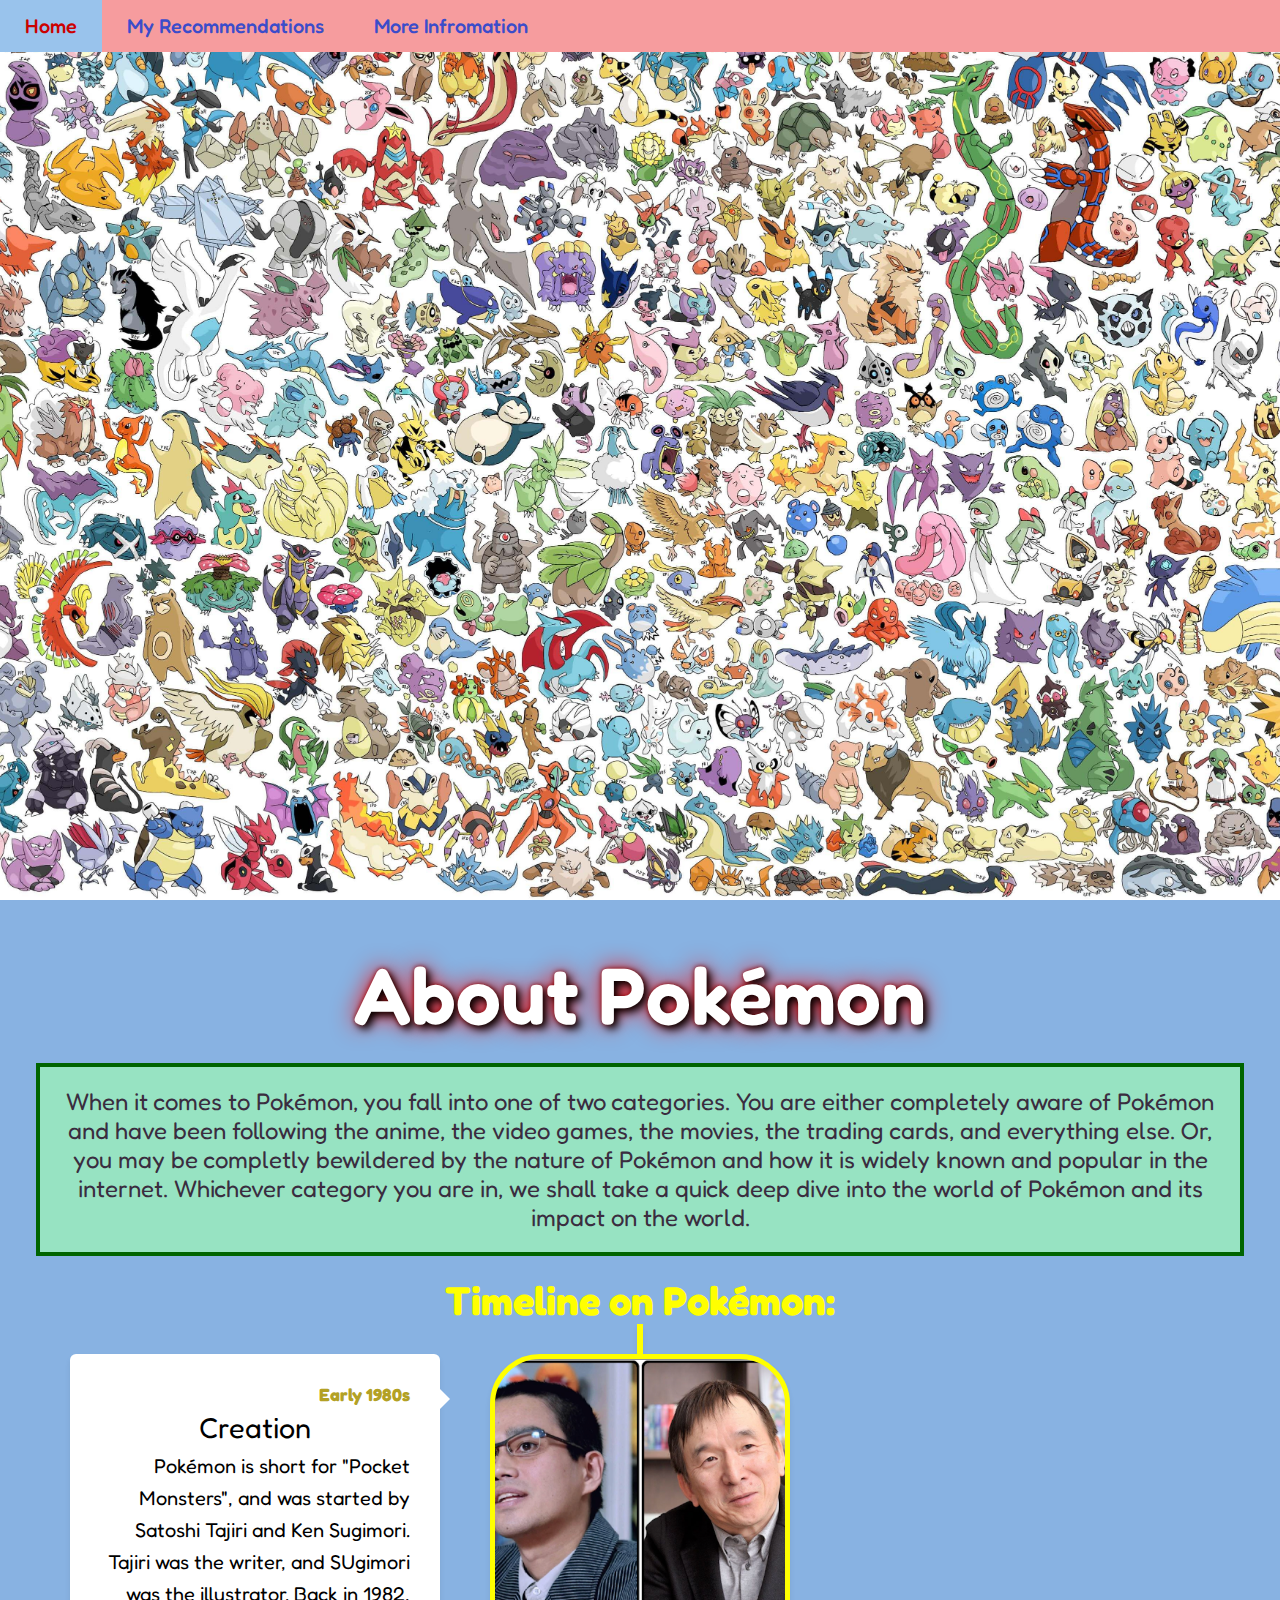
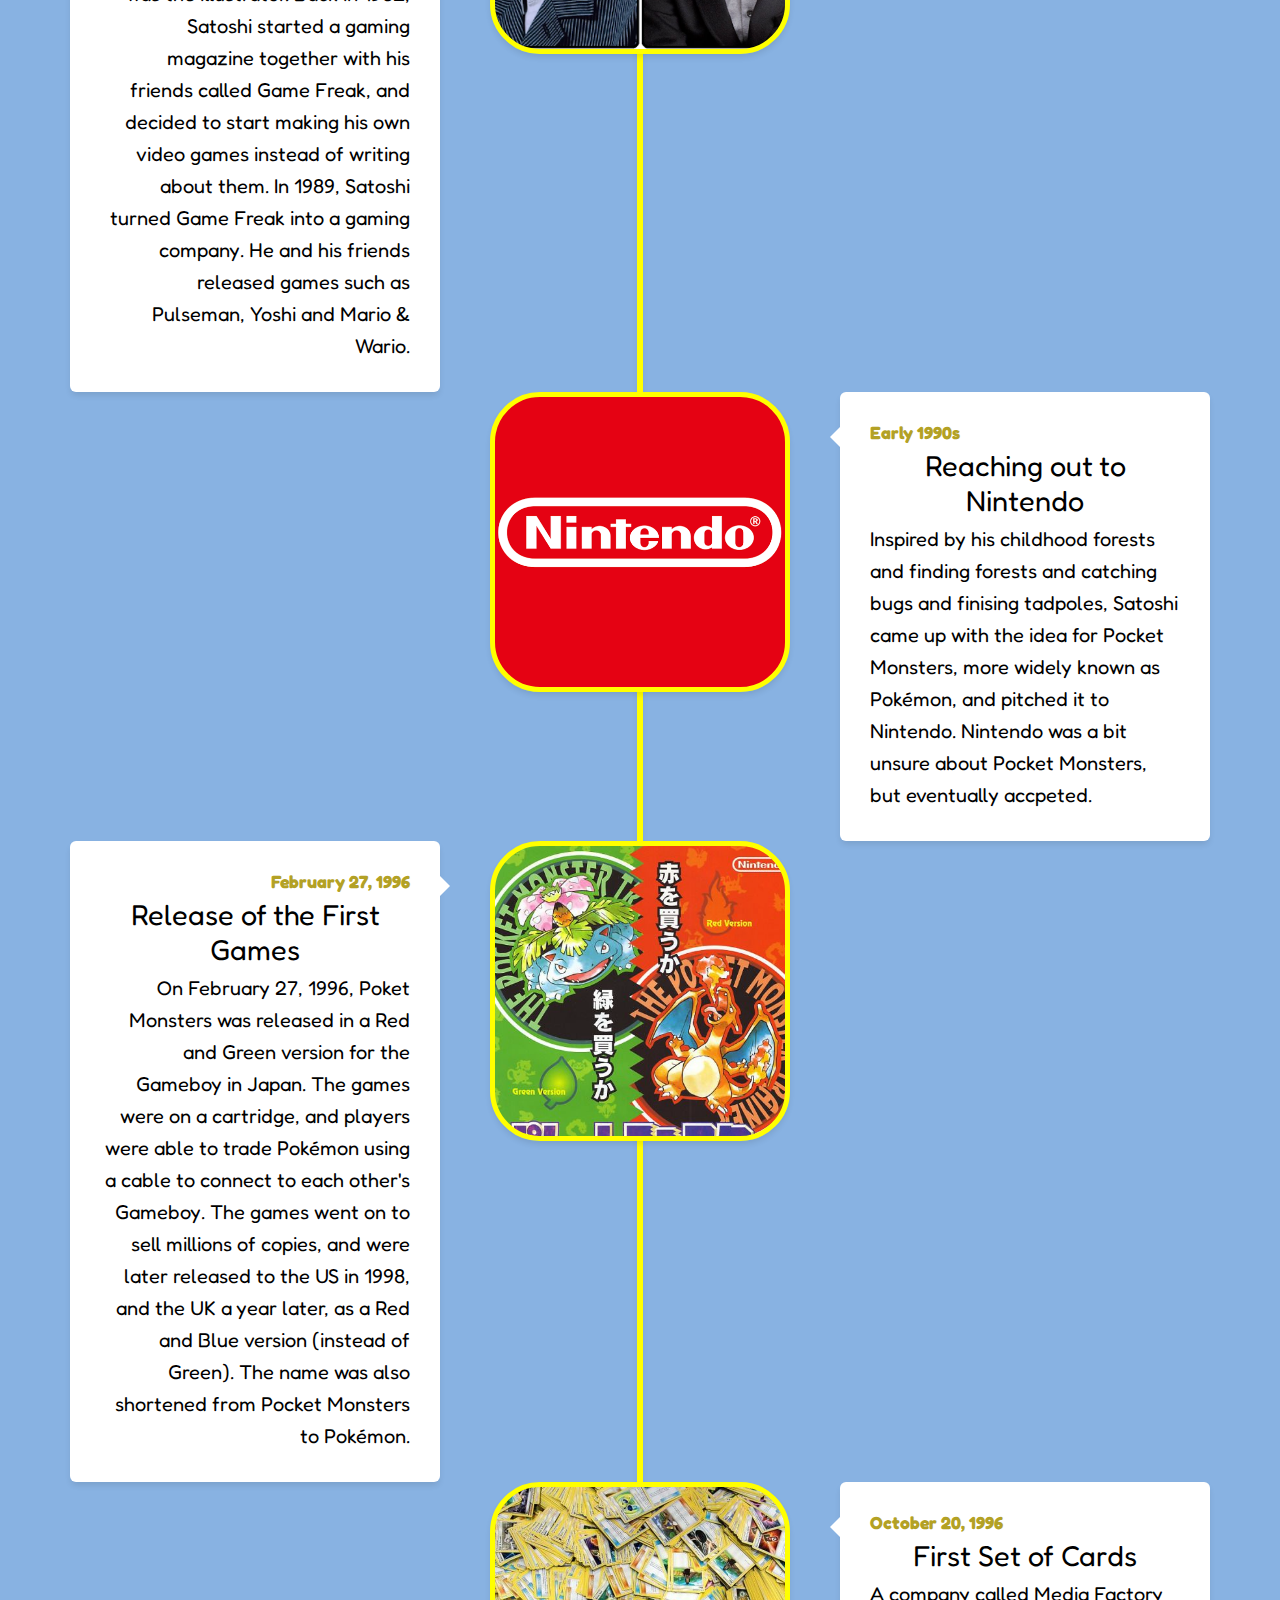
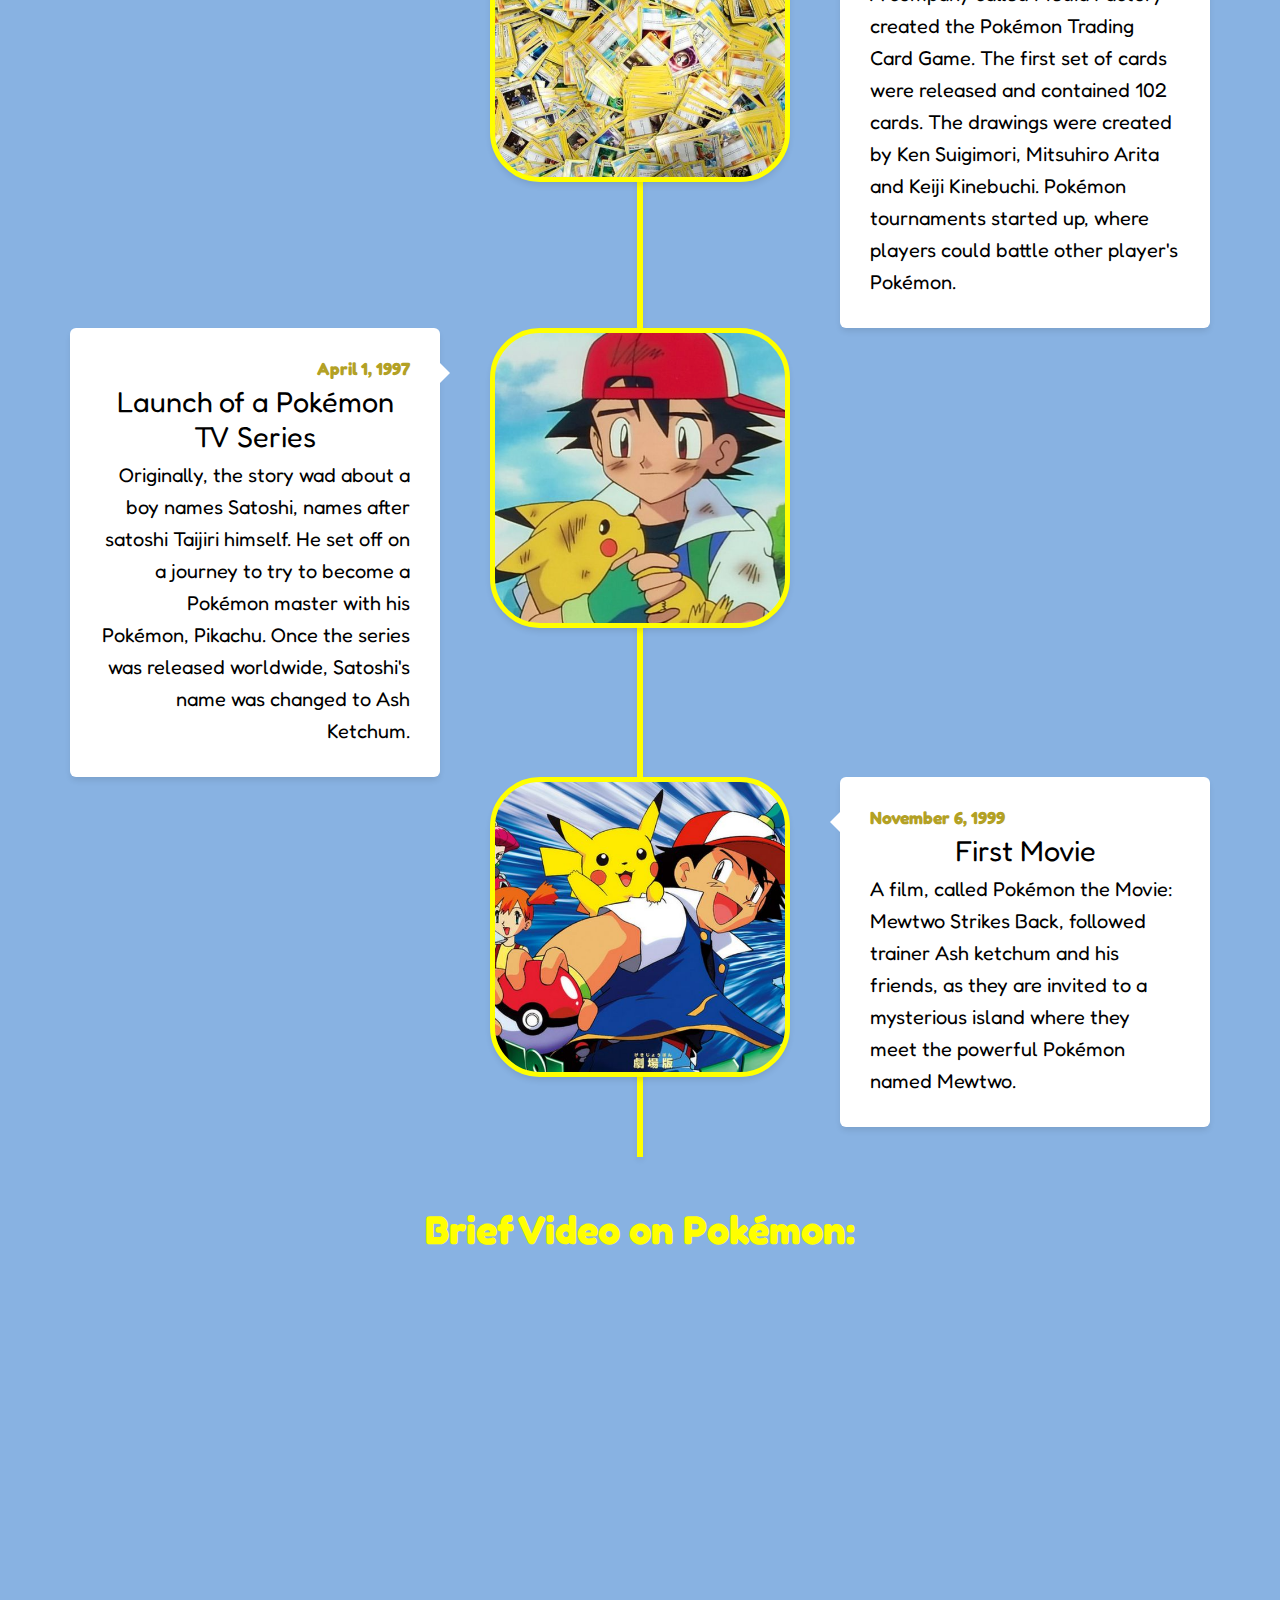
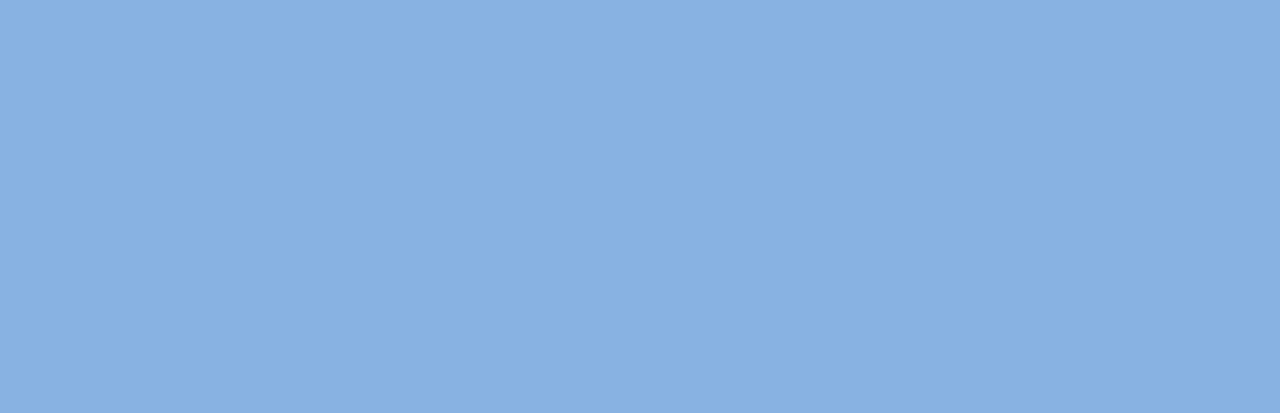
==== index.html @ d744eb90 "Added" ====
<!DOCTYPE html>
<html lang="en" dir="ltr">
  <head>
    <meta charset="utf-8" >
    <title> Midterm Site on Pokémon! </title>

    <link rel="preconnect" href="https://fonts.googleapis.com">
    <link rel="preconnect" href="https://fonts.gstatic.com" crossorigin>
    <link href="https://fonts.googleapis.com/css2?family=Fredoka:wght@300;400;500;600&display=swap" rel="stylesheet">


    <link rel="stylesheet" href="style.css">

    <style media="screen">

      body {
        margin:0;
        padding:0;
        background-color: #88b2e2
        /* font-size: 1em;
        color: #4A5568; */
      }

      .navbar {
        overflow: hidden;
        background-color: #f69c9e;
        position: fixed;
        top: 0;
        width: 100%;
        font-family: 'Fredoka', sans-serif;
        font-weight: 500;
        z-index: 500
      }

      .navbar a {
        float: left;
        display: block;
        color: #3b4cca;
        text-align: center;
        padding: 14px 25px;
        text-decoration: none;
        font-size: 20px;
      }

      .navbar a:hover {
        background: #99c3ec;
        color: #cc0000;
      }

      .navbar a.active {
        border-bottom: 3px solid red;
        border-right: 3px solid red;
        border-top: 3px solid red;
        border-left: 3px solid red;
      }

      .main {
        padding: 16px;
        margin-top: 30px;
        height: 1500px;
        font-family: 'Fredoka', sans-serif;
      }

      .parallax {
      background-image: url("133386.jpg");

      min-height: 900px;
      background-attachment: fixed;
      background-position: center;
      background-size: cover;
      background-repeat: no-repeat;
      margin: 0;
      }

      .box {
        background-color: #97e3c2;
        color: #3a2d3f;
        border: 4px solid darkgreen;
        margin: 20px;
        padding: 20px;
      }

      img {
      display: block;
      margin-left: auto;
      margin-right: auto;
      }

      p {
      font-size: 20px;
      }

      li {
      font-size: 20px;
      font-weight: 300;
      }

      h1 {
        font-size: 80px;
        color: white;
        text-shadow: 4px 4px 8px black, 0 0 25px red, 0 0 5px darkred;
      }

      .auto-resizable-iframe {
        max-width: 800px;
        margin: 0px auto;
      }

      .auto-resizable-iframe > div {
        position: relative;
        padding-bottom: 75%;
        height: 0px;
      }

      .auto-resizable-iframe iframe {
        position: absolute;
        top: 0px;
        left: 0px;
        width: 100%;
        height: 100%;
      }


    </style>

      <style>
        h1 {text-align: center; font-weight: 600;}
        h2 {text-align: center; font-weight: 400;}
        h3 {text-align: center; font-size: 40px; color: yellow;}
      </style>



  </head>
  <body>

    <div class="navbar">
          <a href="index.html">Home</a>
          <a href="myRecommendations.html">My Recommendations</a>
          <a href="moreInformation.html">More Infromation</a>
    </div>

    <div class="parallax">
    </div>



    <div class="main">
      <h1>About Pokémon</h1>

      <div class="box">
        <h2>When it comes to Pokémon, you fall into one of two categories. You are either completely aware of Pokémon and have been following the anime, the video games, the movies, the trading cards, and everything else. Or, you may be completly bewildered by the nature of Pokémon and how it is widely known and popular in the internet. Whichever category you are in, we shall take a quick deep dive into the world of Pokémon and its impact on the world.</h2>
        <!-- <ul>
          <li><p><a href="https://www.arnoldventures.org/stories/in-pursuit-of-the-american-dream-latino-students-face-troubling-barriers-to-college-success">In Pursuit of the American Dream: Latino Students Face Troubling Barriers to College Success</a></p></li>
        </ul> -->
      </div>

      <h3>
        Timeline on Pokémon:
      </h3>

      <div class="timeline">
         <div class="container container-left">
             <div class="image" style="background-image:url('Tajiri.png')"></div>

             <div class="content">
               <span>Early 1980s</span>
              <h2>Creation</h2>
              <p>
                Pokémon is short for "Pocket Monsters", and was started by Satoshi Tajiri and Ken Sugimori. Tajiri was the writer, and SUgimori was the illustrator.
                Back in 1982, Satoshi started a gaming magazine together with his friends called Game Freak, and decided to start  making his own video games instead of writing about them.
                In 1989, Satoshi turned Game Freak into a gaming company. He and his friends released games such as Pulseman, Yoshi and Mario & Wario.
              </p>
            </div>

         </div>
         <div class="container container-right">
             <div class="image" style="background-image:url('nin.jpg')"></div>

             <div class="content">
               <span>Early 1990s</span>
              <h2>Reaching out to Nintendo</h2>
              <p>
                Inspired by his childhood forests and finding forests and catching bugs and finising tadpoles, Satoshi came up with the idea for Pocket Monsters, more widely known as Pokémon, and pitched it to Nintendo.
                Nintendo was a bit unsure about Pocket Monsters, but eventually accpeted.
              </p>
            </div>

         </div>
         <div class="container container-left">
             <div class="image" style="background-image:url('redandgreen.jpg')"></div>

             <div class="content">
               <span>February 27, 1996</span>
              <h2>Release of the First Games</h2>
              <p>
                On February 27, 1996, Poket Monsters was released in a Red and Green version for the Gameboy in Japan. The games were on a cartridge, and players were able to trade Pokémon using a cable to connect to each other's Gameboy.
                The games went on to sell millions of copies, and were later released to the US in 1998, and the UK a year later, as a Red and Blue version (instead of Green).
                The name was also shortened from Pocket Monsters to Pokémon.
              </p>
            </div>

         </div>

         <div class="container container-right">
           <div class="image" style="background-image:url('_117302014_cards.jpg')"></div>

           <div class="content">
             <span>October 20, 1996</span>
            <h2>First Set of Cards</h2>
            <p>
              A company called Media Factory created the Pokémon Trading Card Game.
              The first set of cards were released and contained 102 cards. The drawings were created by Ken Suigimori, Mitsuhiro Arita and Keiji Kinebuchi.
              Pokémon tournaments started up, where players could battle other player's Pokémon.
            </p>
           </div>
        </div>

        <div class="container container-left">
            <div class="image" style="background-image:url('ash.png')"></div>

            <div class="content">
              <span>April 1, 1997</span>
             <h2>Launch of a Pokémon TV Series</h2>
             <p>
               Originally, the story wad about a boy names Satoshi, names after satoshi Taijiri himself. He set off on a journey to try to become a Pokémon master with his Pokémon, Pikachu.
               Once the series was released worldwide, Satoshi's name was changed to Ash Ketchum.
             </p>
           </div>
        </div>

        <div class="container container-right">
          <div class="image" style="background-image:url('_117302016_m01japanese.jpg')"></div>

          <div class="content">
            <span>November 6, 1999</span>
           <h2>First Movie</h2>
           <p>
             A film, called Pokémon the Movie: Mewtwo Strikes Back, followed trainer Ash ketchum and his friends, as they are invited to a mysterious island where they meet the powerful Pokémon named Mewtwo.
           </p>
          </div>
       </div>

      </div>

      <h3>
        <br>
        Brief Video on Pokémon:
      </h3>

      <div class="auto-resizable-iframe">
        <div>
          <iframe frameborder="0" allowfullscreen="" src="https://www.youtube.com/embed/WTkVc33jTSA"></iframe>
        </div>
      </div>

      <br><br><br><br><br><br><br><br>




  </body>
</html>
---- style.css ----
* {
   margin: 0;
   padding: 0;
   box-sizing: border-box;
}

.timeline {
   position: relative;
   max-width: 1200px; /* Restrict the width on large screens */
   margin: 0 auto; /* Center the content */
   padding: 30px;
}

.timeline::after {
   content: '';
   position: absolute;
   width: 6px;
   background-color: yellow;
   top: 0;
   bottom: 0;
   left: 50%;
   margin-left: -3px;
   box-shadow: 0 4px 6px -1px rgba(0, 0, 0, 0.1);
   z-index: 1;
}

.container {
   position: relative;
   width: 50%;
   min-height: 120px;
}
.container-left {
   left: 0;
   padding-right: 200px;
   text-align: right;
}
.container-right {
   left: 50%;
   padding-left: 200px;
   text-align: left;
}

.content {
   padding: 30px;
   background-color: white;
   position: relative;
   border-radius: 6px;
   box-shadow: 0 4px 6px -1px rgba(0, 0, 0, 0.1);
}

.container .content::before {
   content: " ";
   height: 0;
   position: absolute;
   top: 20px;
   width: 0;
   z-index: 1;
   border: medium solid white;
   top: 35px;
}
.container-left .content::before {
   right: -10px;
   border-width: 10px 0 10px 10px;
   border-color: transparent transparent transparent white;
}
.container-right .content::before {
   left: -10px;
   border-width: 10px 10px 10px 0;
   border-color: transparent white transparent transparent;
}

.image {
   width:300px;
   height:300px;
   background-size:cover;
   background-position:center;
   border:solid 5px yellow;
   border-radius:50px;
   box-shadow: 0 4px 6px -1px rgba(0, 0, 0, 0.1);
   position: absolute;
   z-index: 2;
}

.container-left .image {
   right: 0;
   margin-right: -150px;
}
.container-right .image {
   left: 0;
   margin-left: -150px;

}

.content span {
   color: #b3a125;
   font-size: 1.1em;
   font-weight: bold;
}
.content h2 {
   font-size: 1.8em;
   padding-top: 5px;
}
.content p {
   line-height: 1.6;
   padding-top: 5px;
}
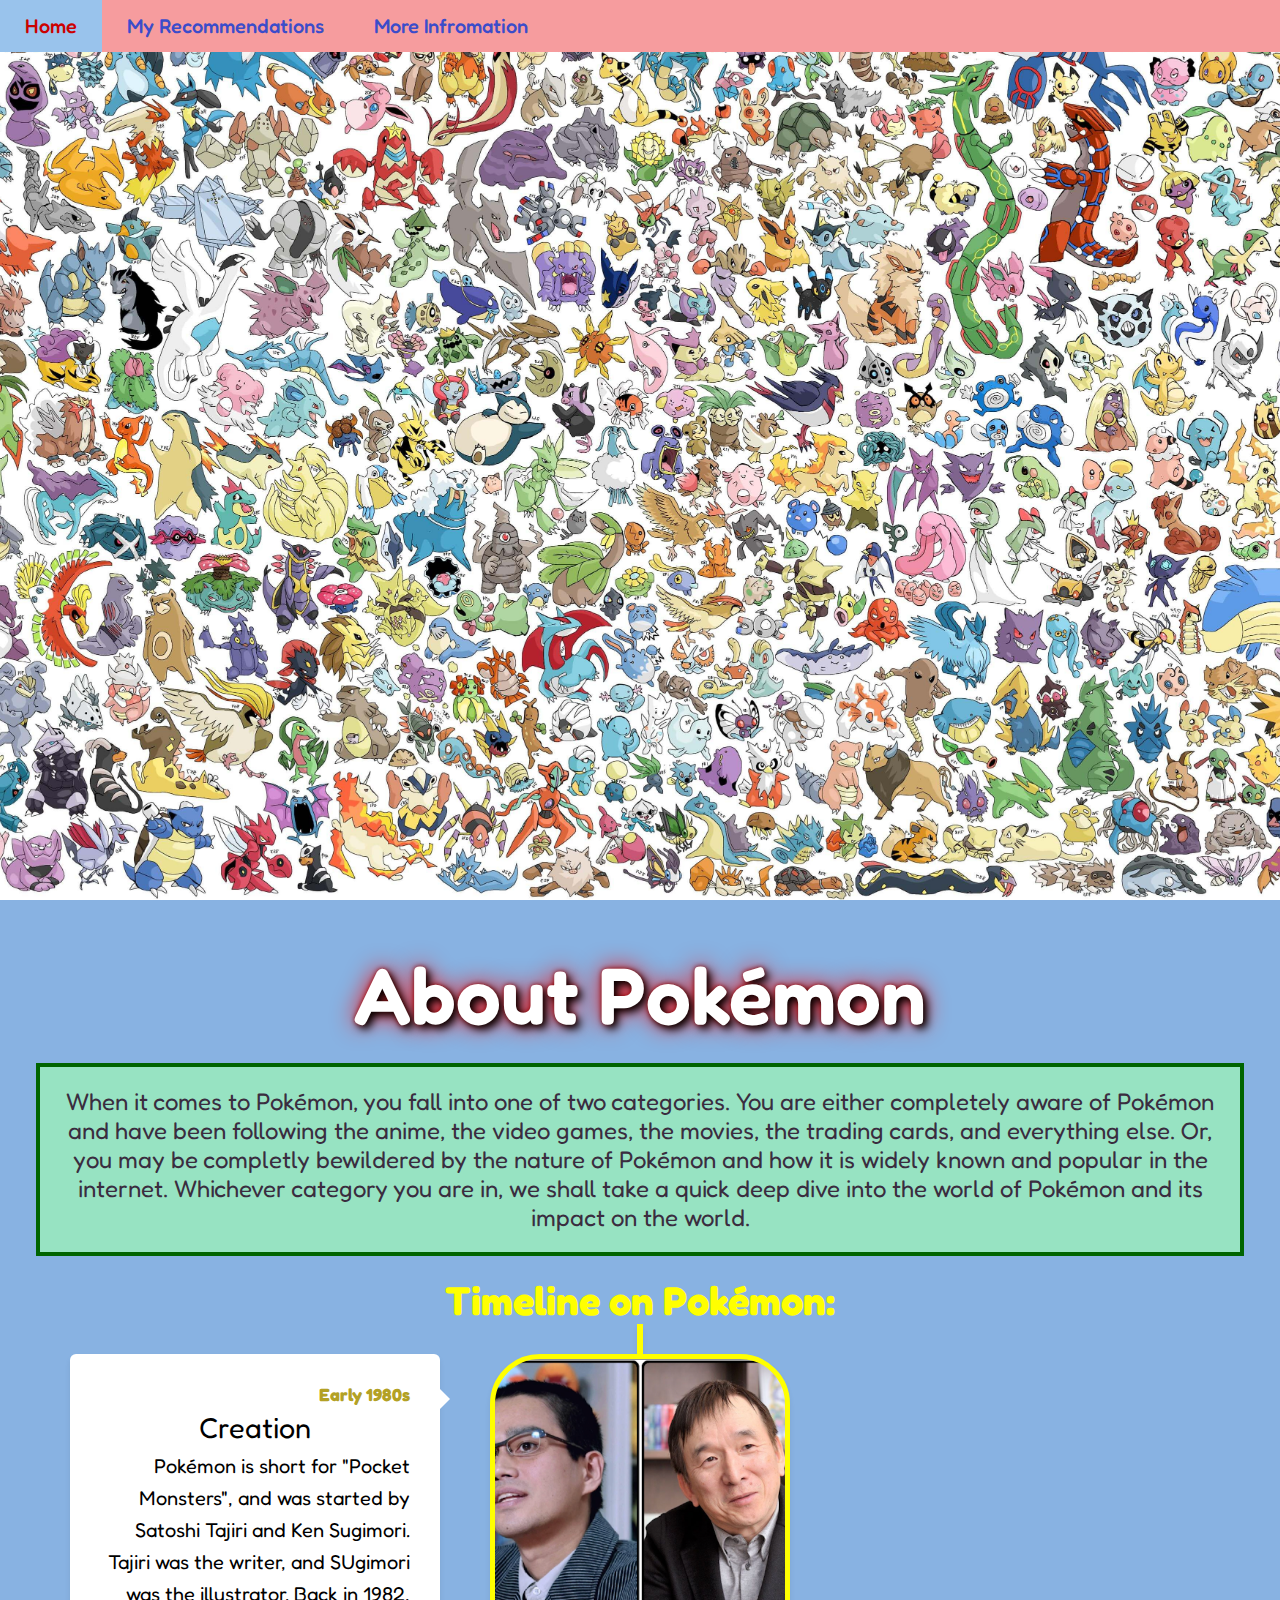
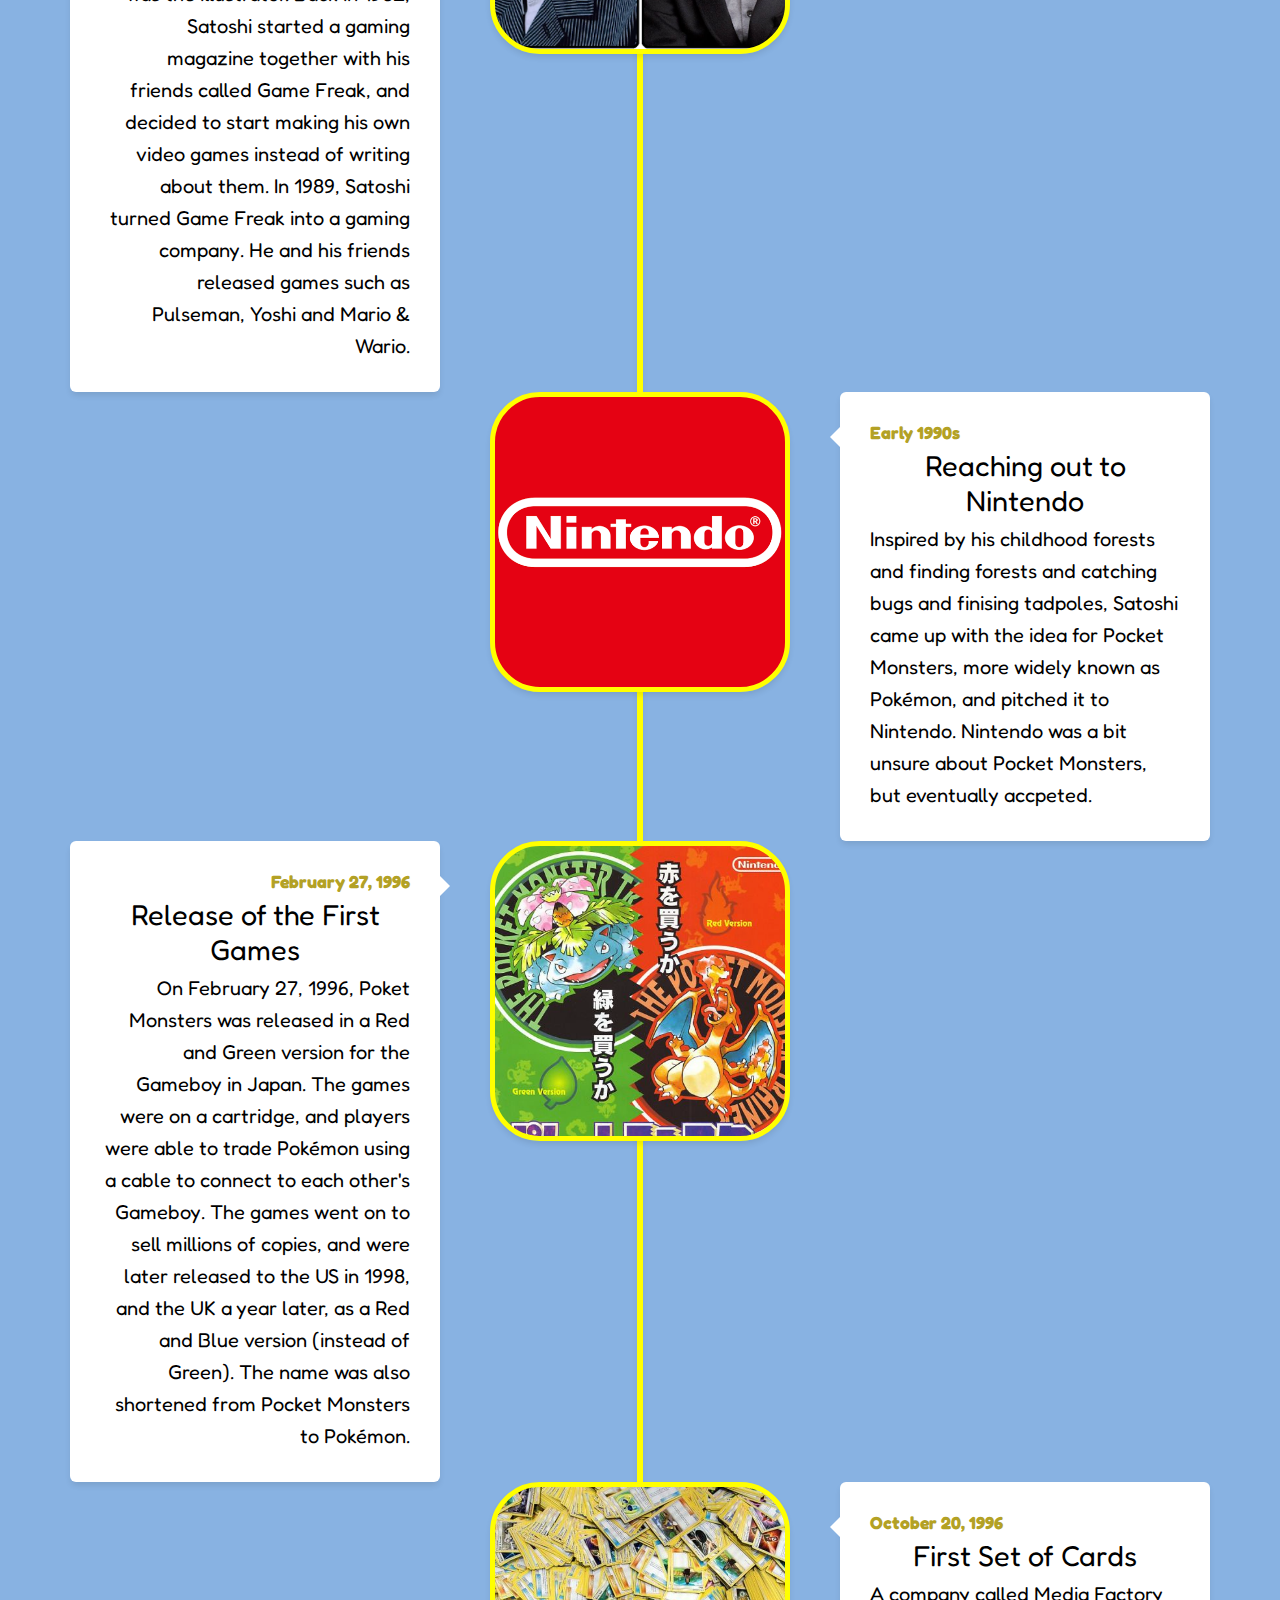
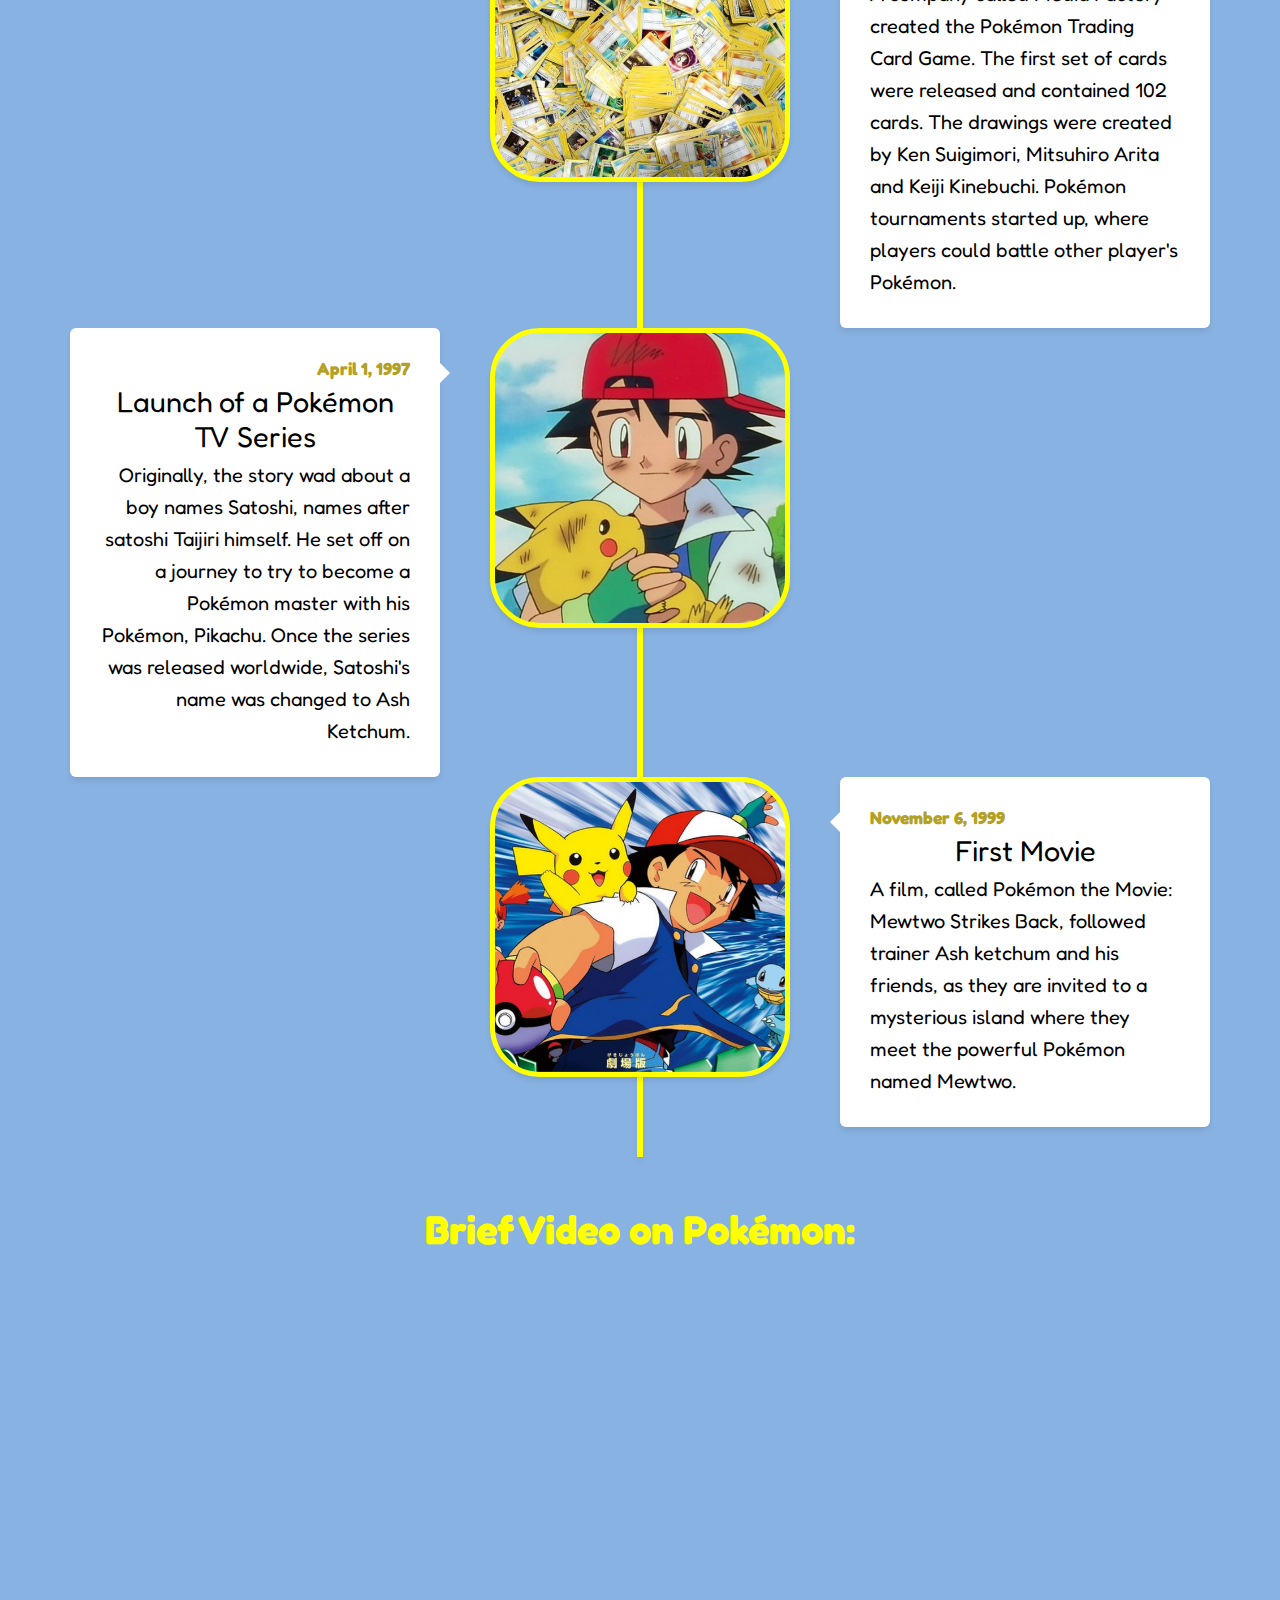
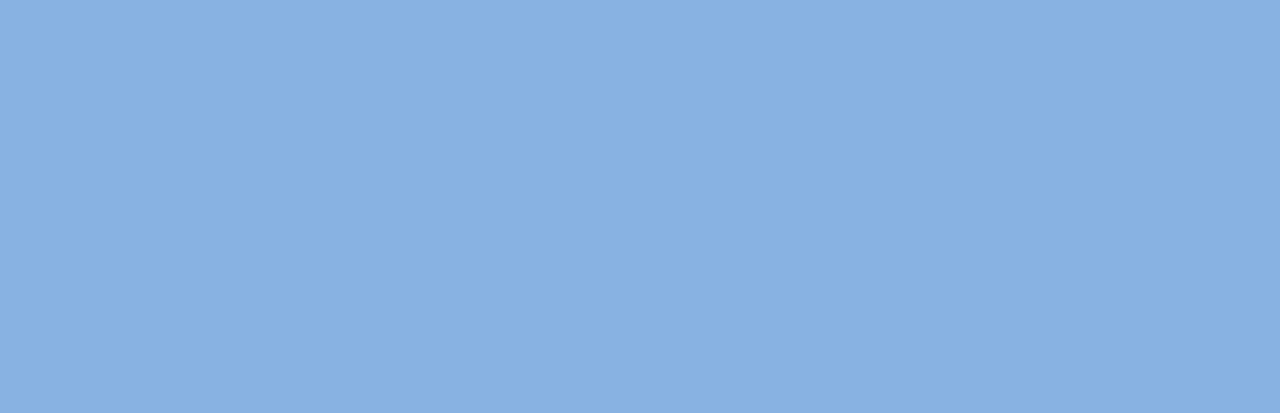
==== commit 3b630e87: "Added initial files" ====
--- a/index.html
+++ b/index.html
@@ -203,7 +203,7 @@
          </div>
 
          <div class="container container-right">
-           <div class="image" style="background-image:url('_117302014_cards.jpg')"></div>
+           <div class="image" style="background-image:url('pkmcards.jpg')"></div>
 
            <div class="content">
              <span>October 20, 1996</span>
@@ -230,7 +230,7 @@
         </div>
 
         <div class="container container-right">
-          <div class="image" style="background-image:url('_117302016_m01japanese.jpg')"></div>
+          <div class="image" style="background-image:url('firstmovie.png')"></div>
 
           <div class="content">
             <span>November 6, 1999</span>
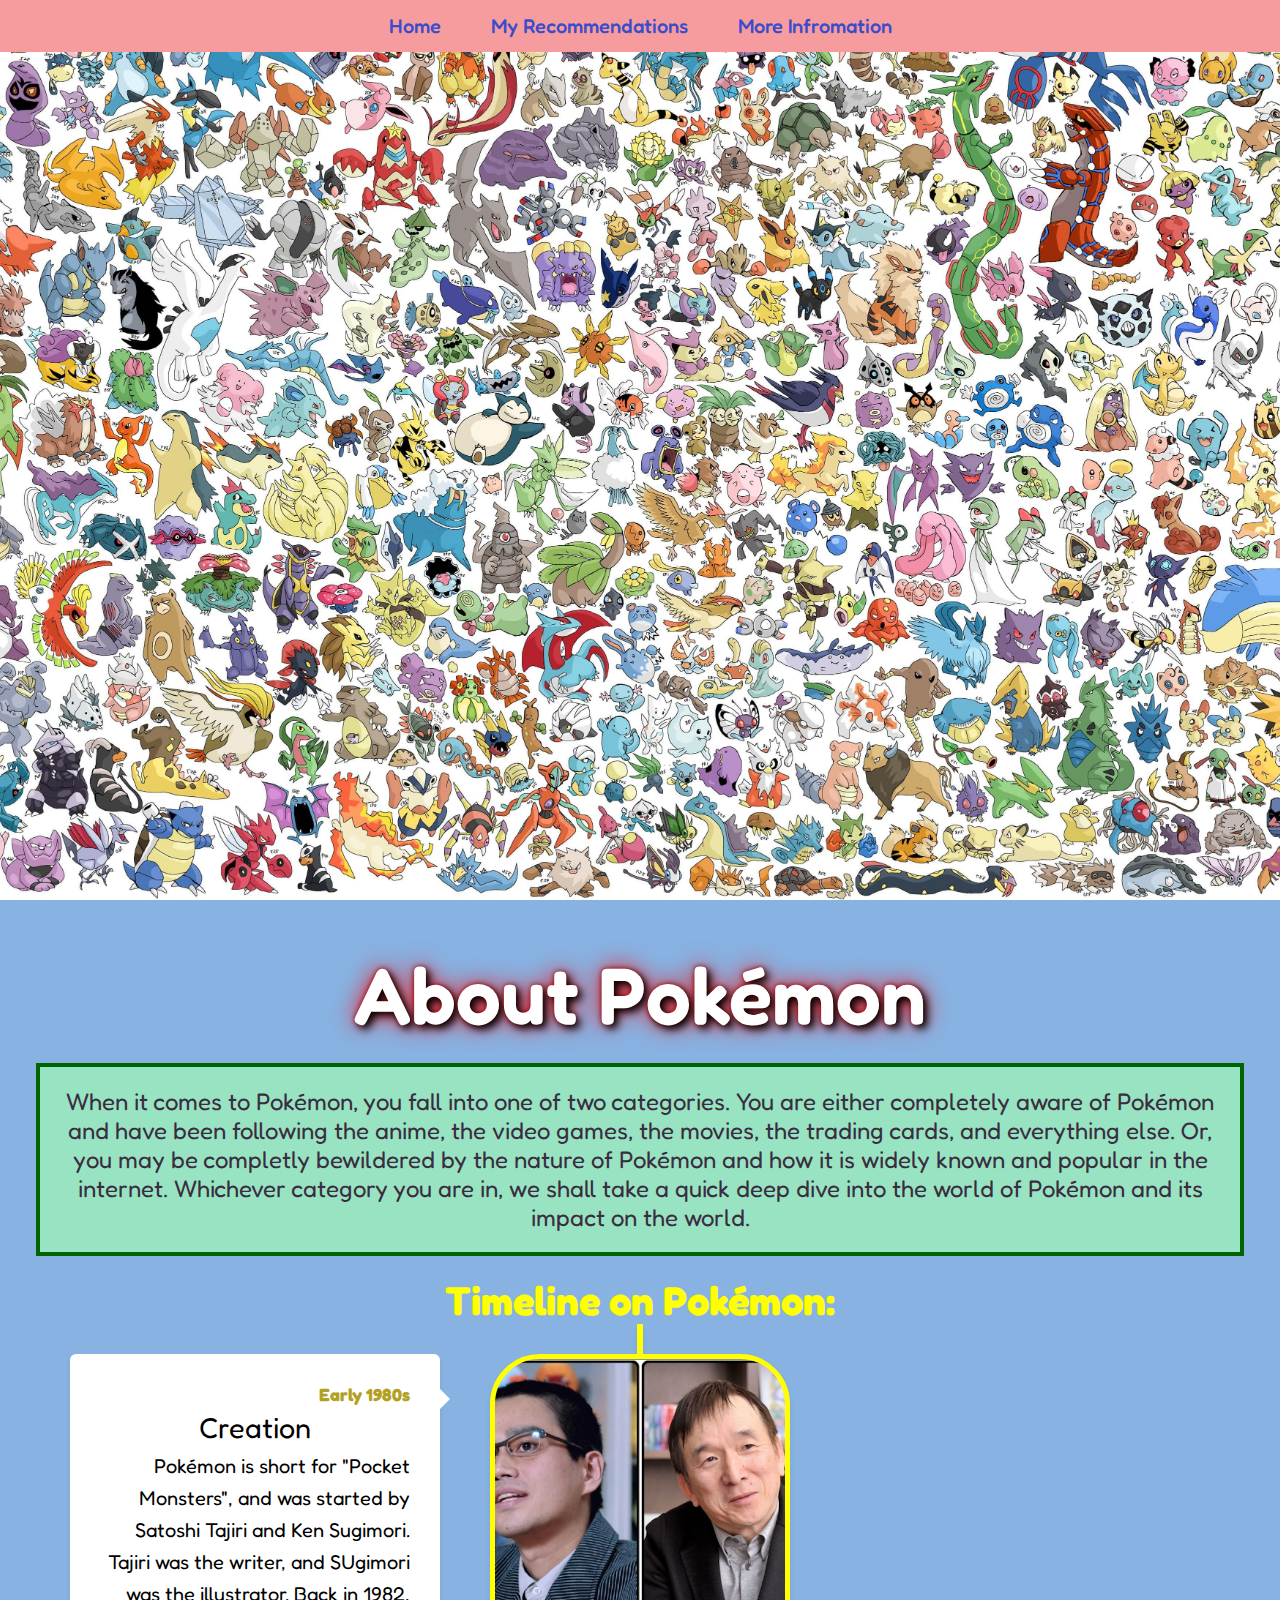
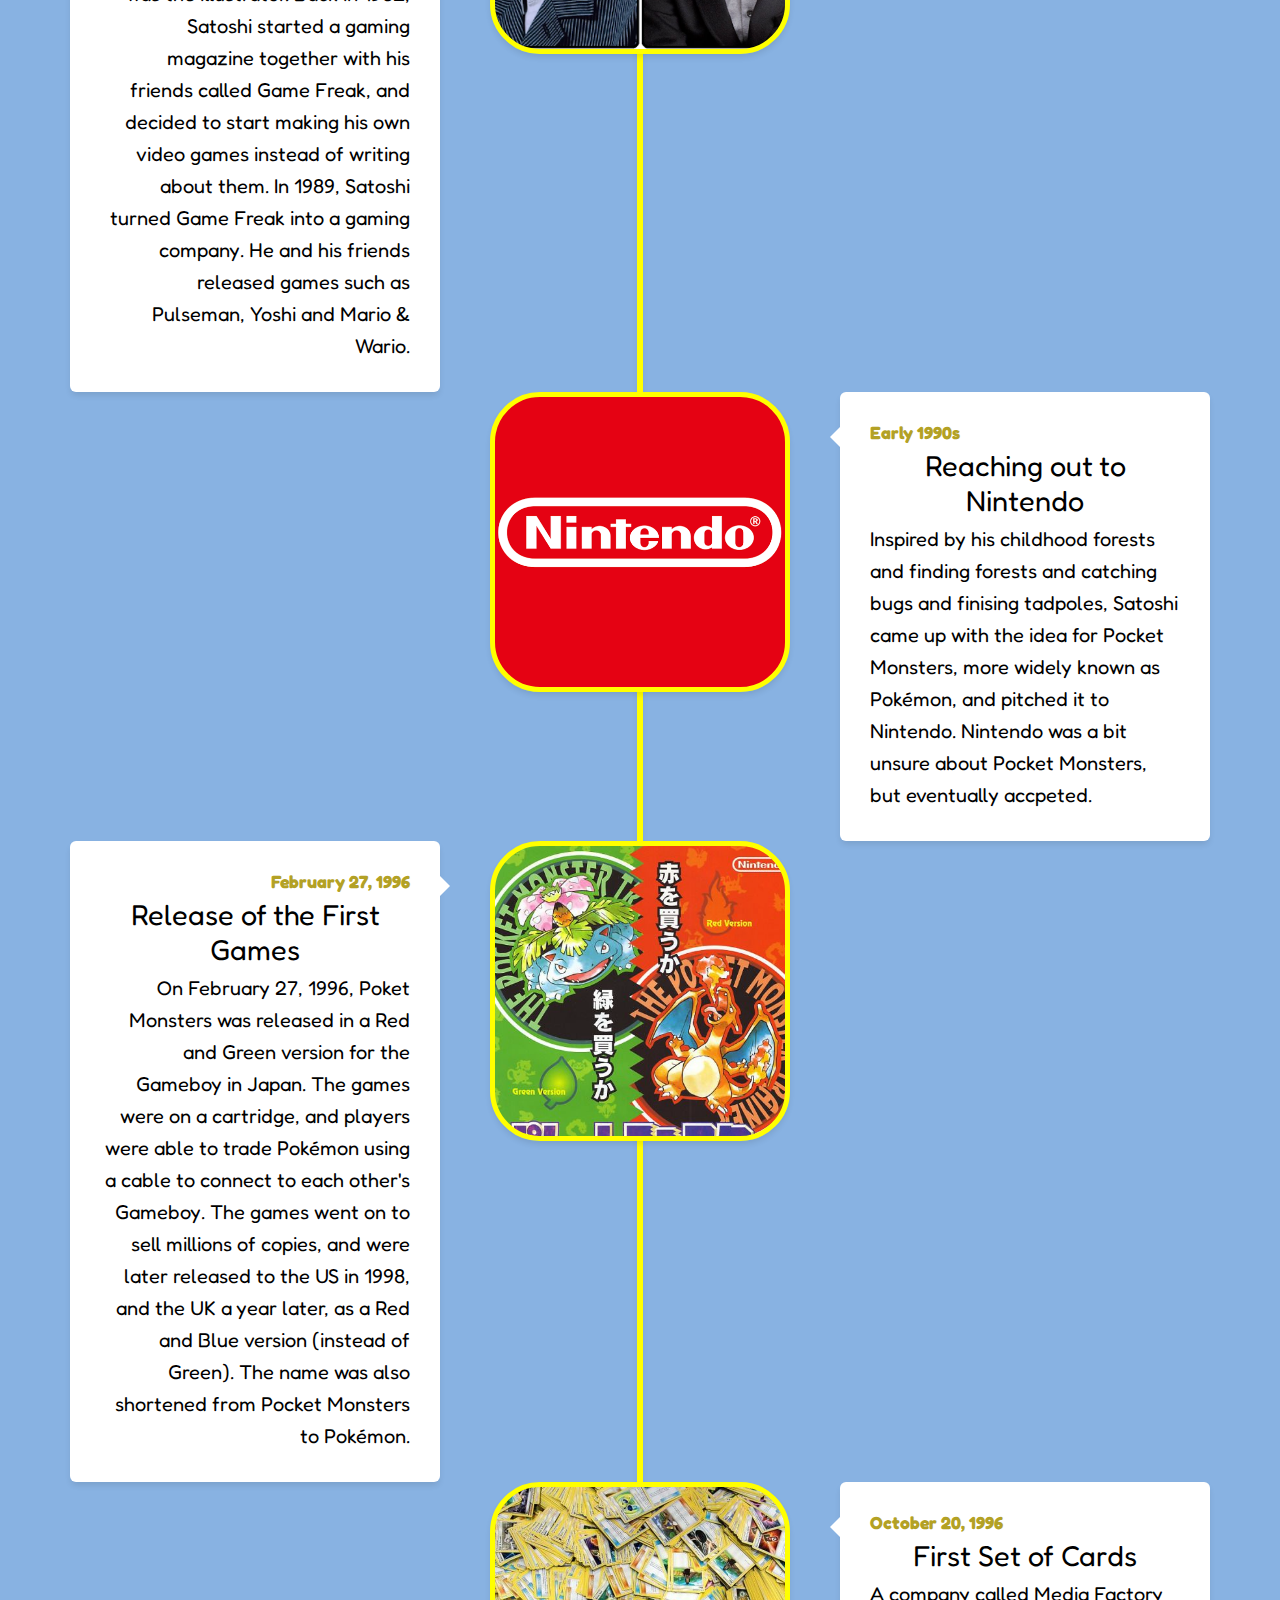
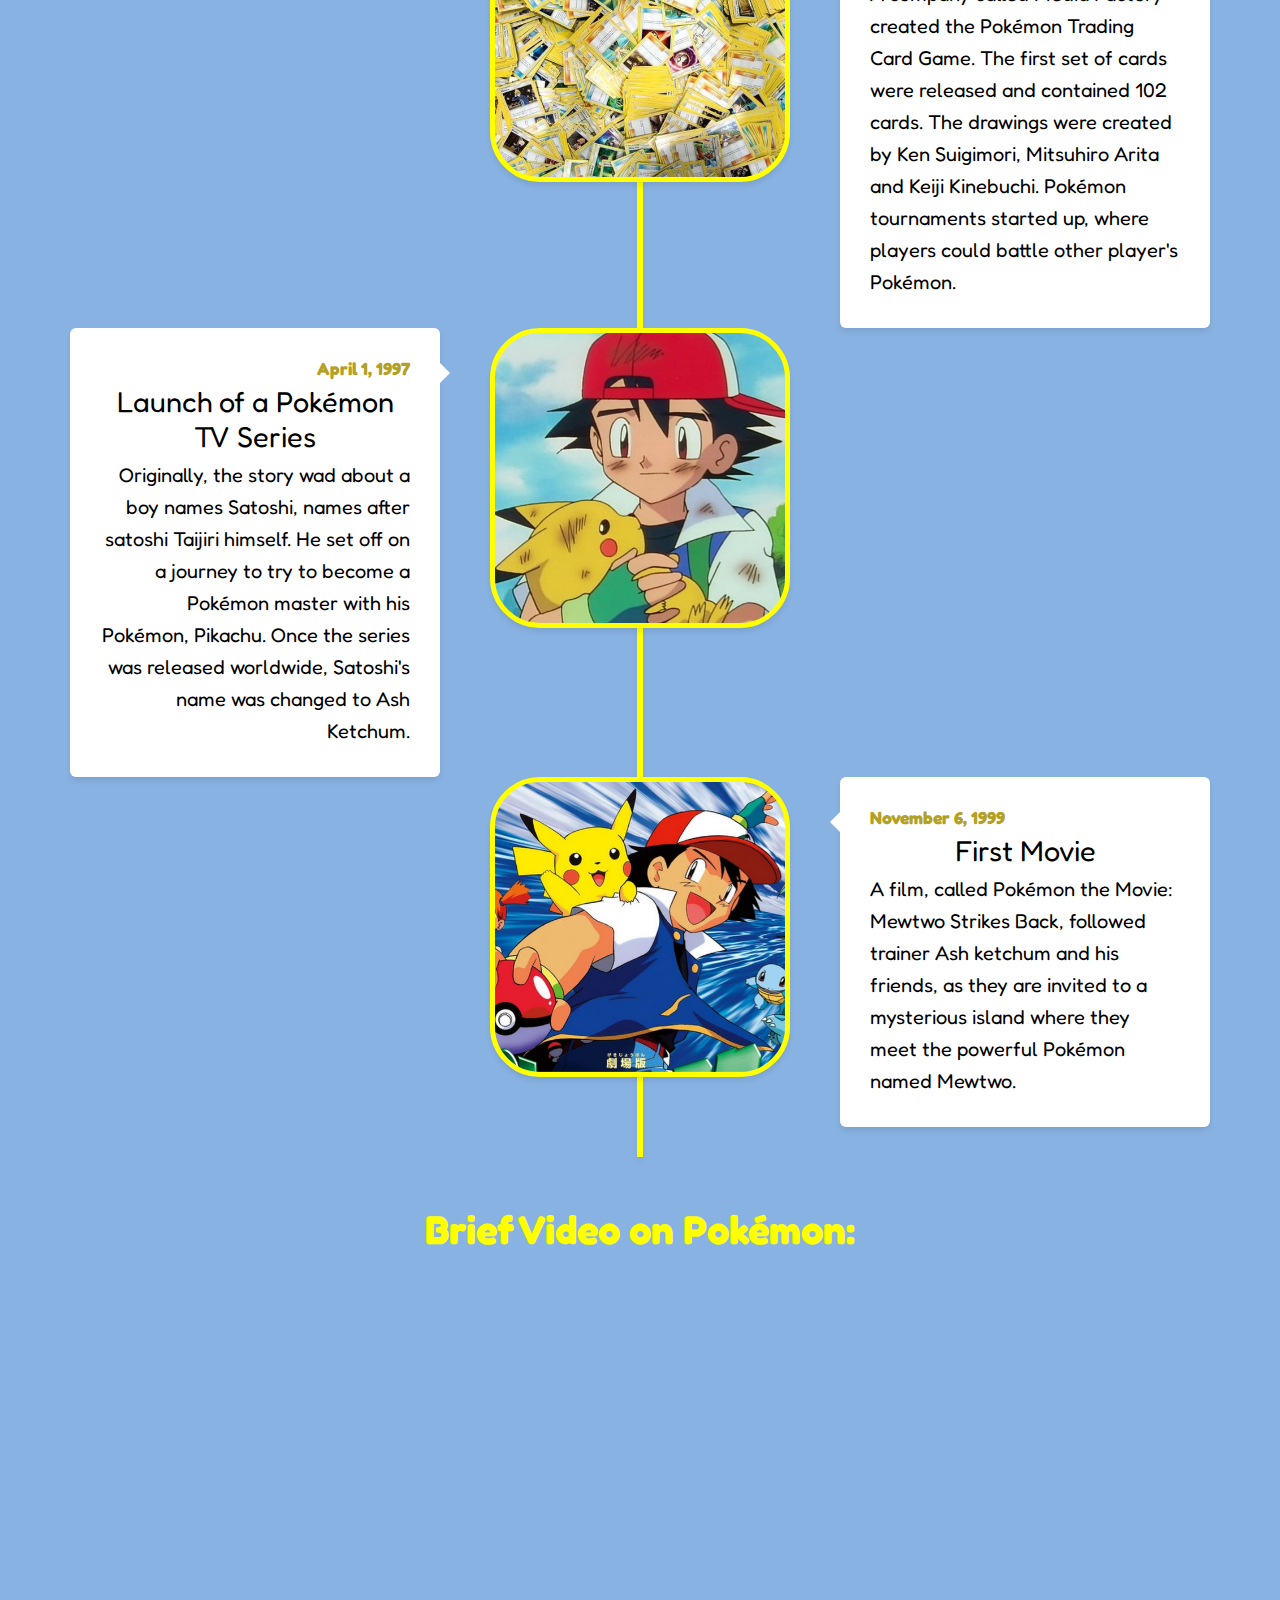
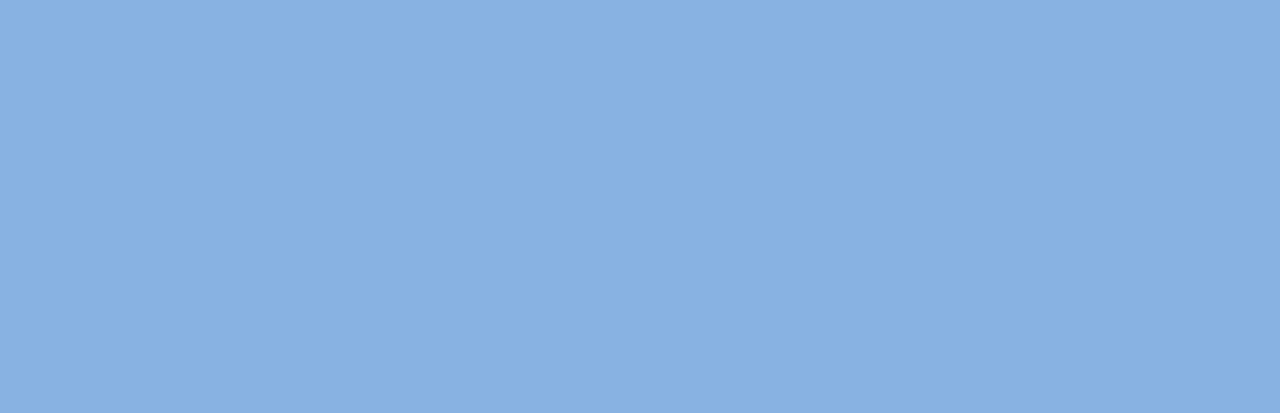
==== commit 0d76b063: "add" ====
--- a/index.html
+++ b/index.html
@@ -29,7 +29,10 @@
         width: 100%;
         font-family: 'Fredoka', sans-serif;
         font-weight: 500;
-        z-index: 500
+        z-index: 500;
+        display: flex;
+        justify-content: center;
+
       }
 
       .navbar a {
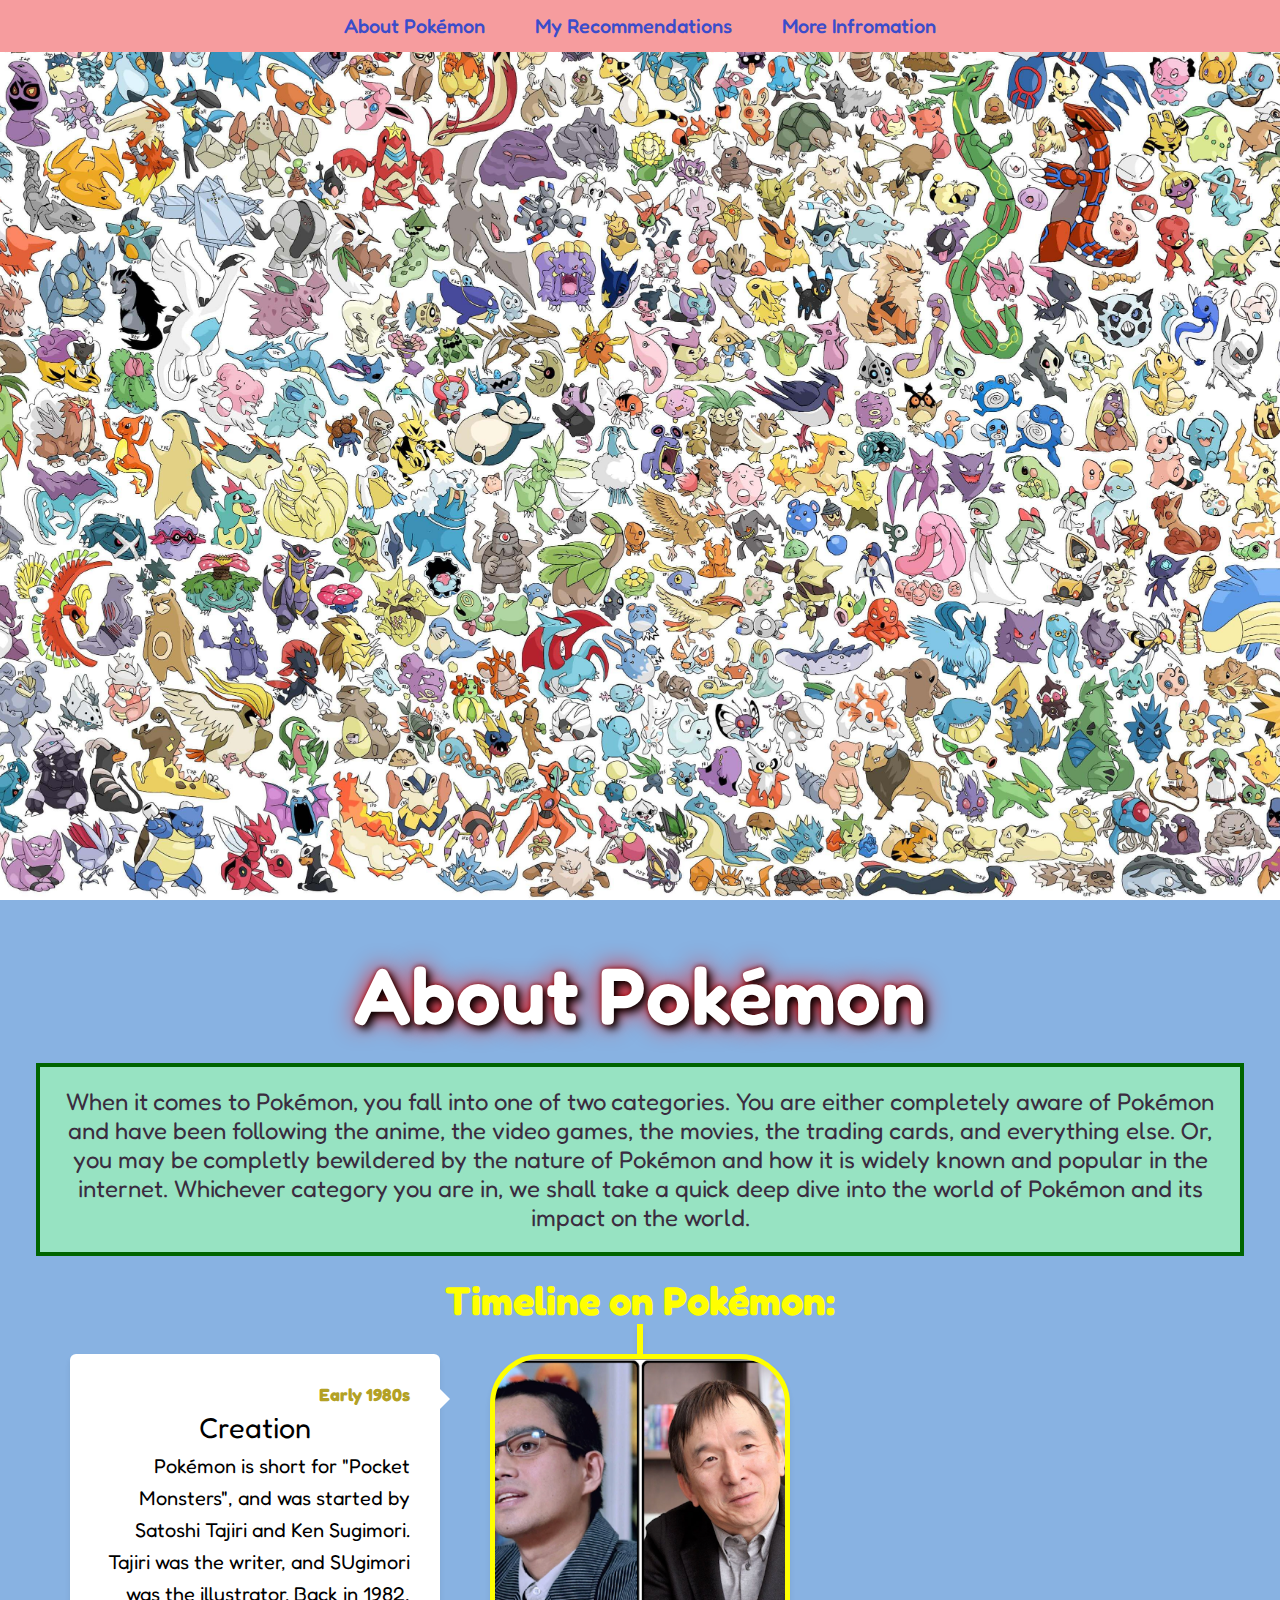
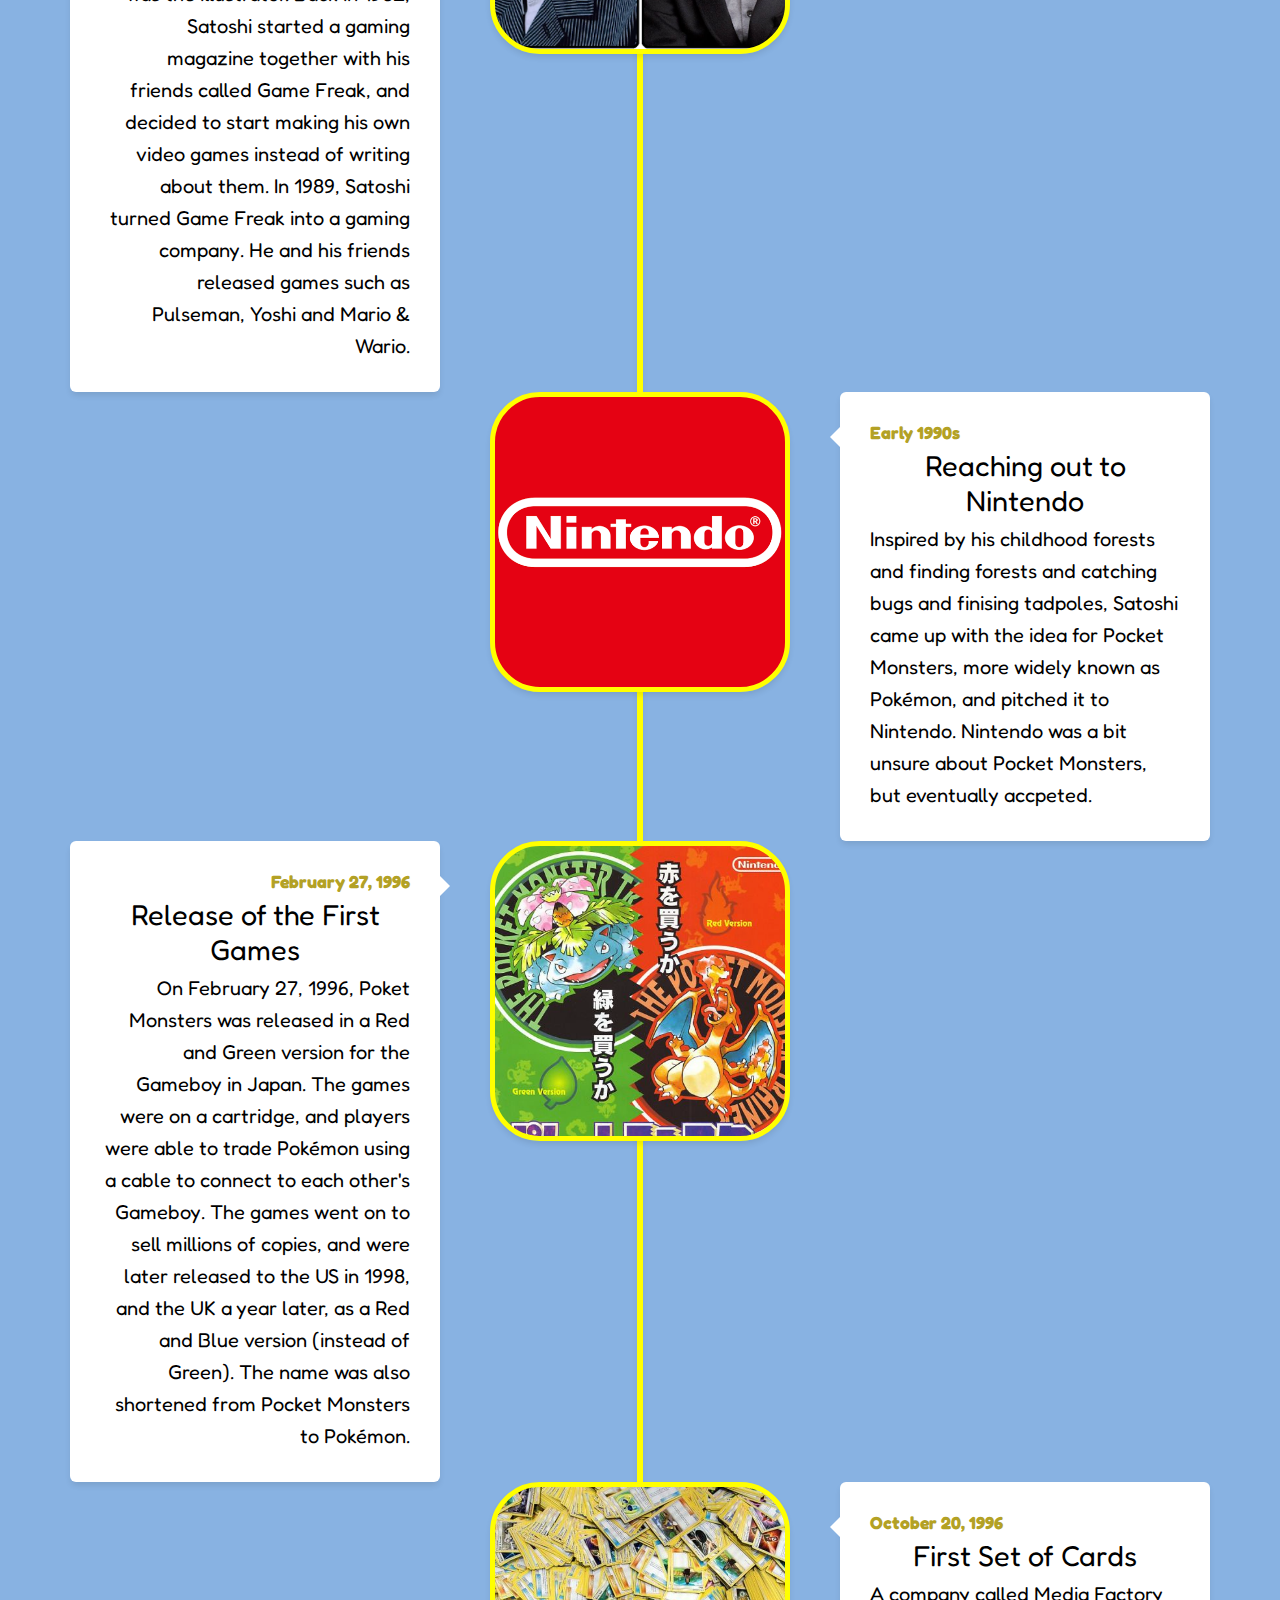
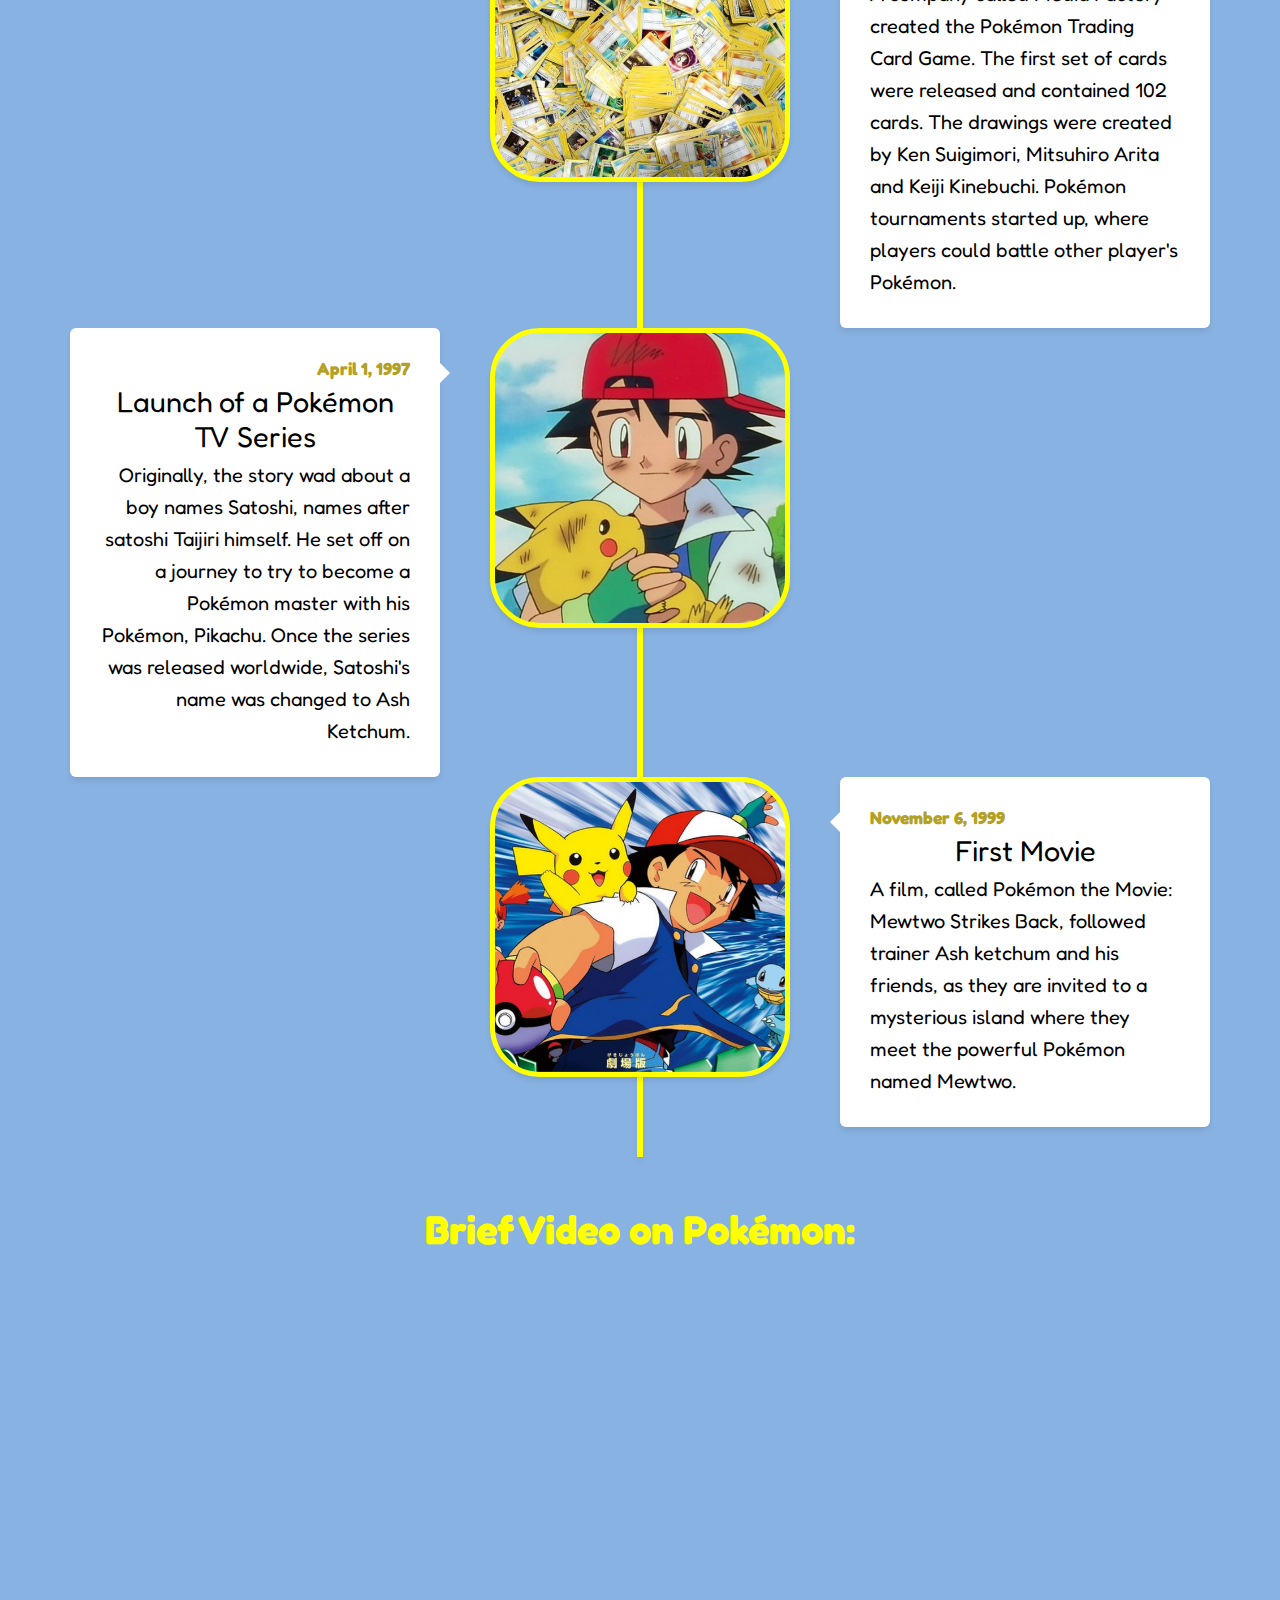
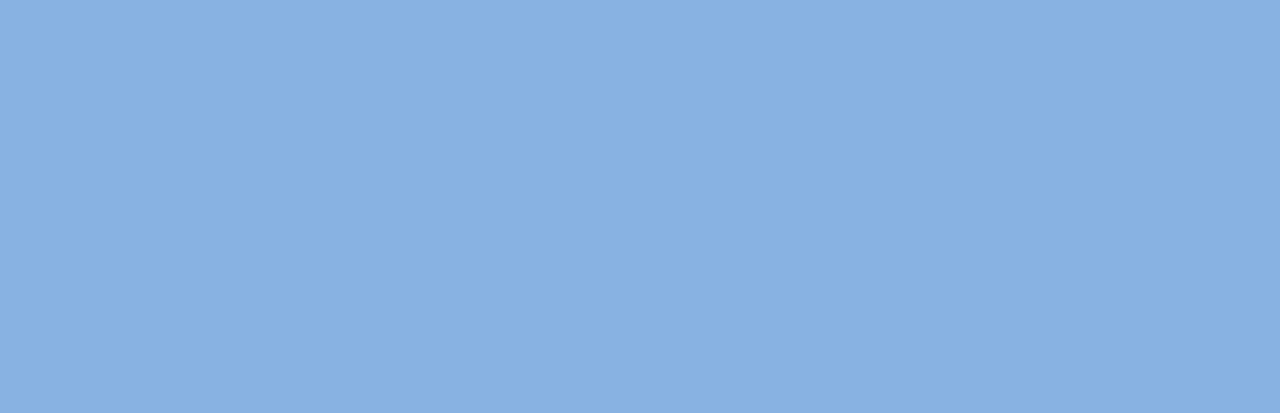
==== commit 6969f4fd: "final" ====
--- a/index.html
+++ b/index.html
@@ -32,7 +32,6 @@
         z-index: 500;
         display: flex;
         justify-content: center;
-
       }
 
       .navbar a {
@@ -138,7 +137,7 @@
   <body>
 
     <div class="navbar">
-          <a href="index.html">Home</a>
+          <a href="index.html">About Pokémon</a>
           <a href="myRecommendations.html">My Recommendations</a>
           <a href="moreInformation.html">More Infromation</a>
     </div>
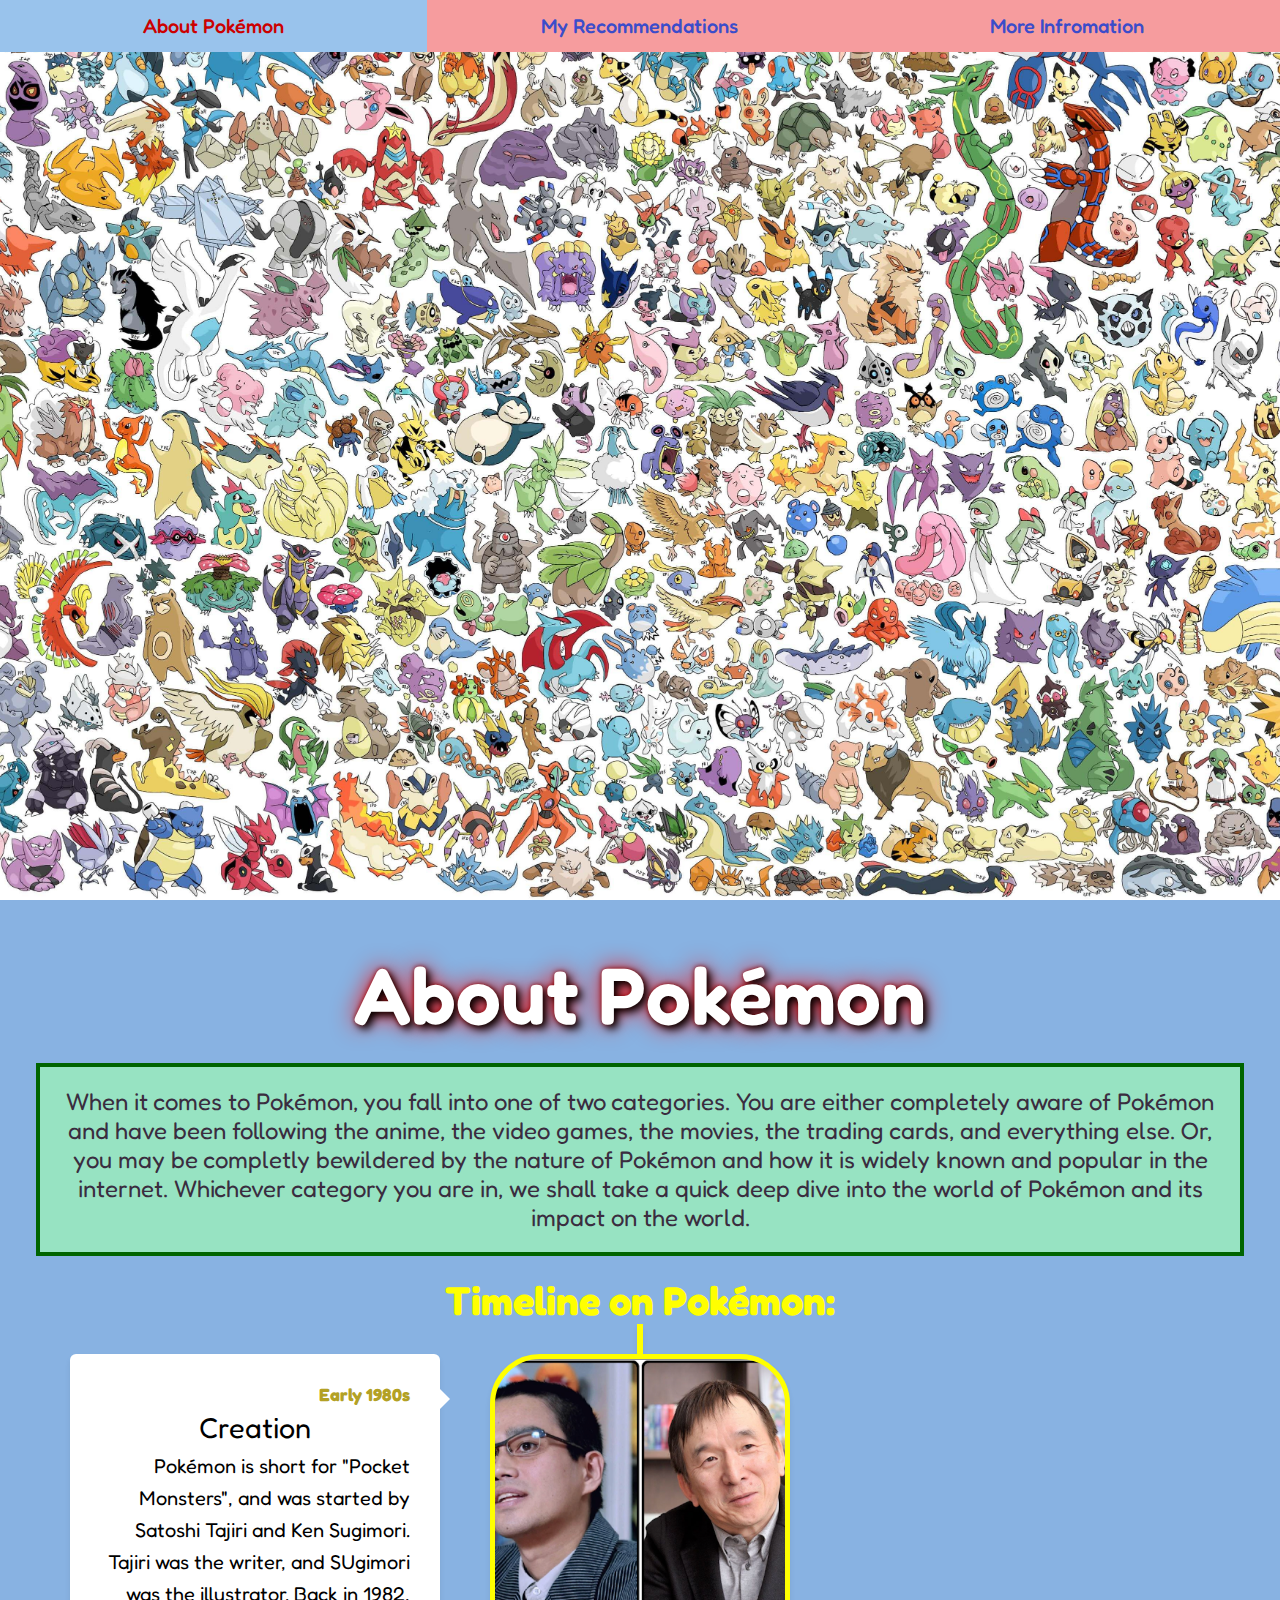
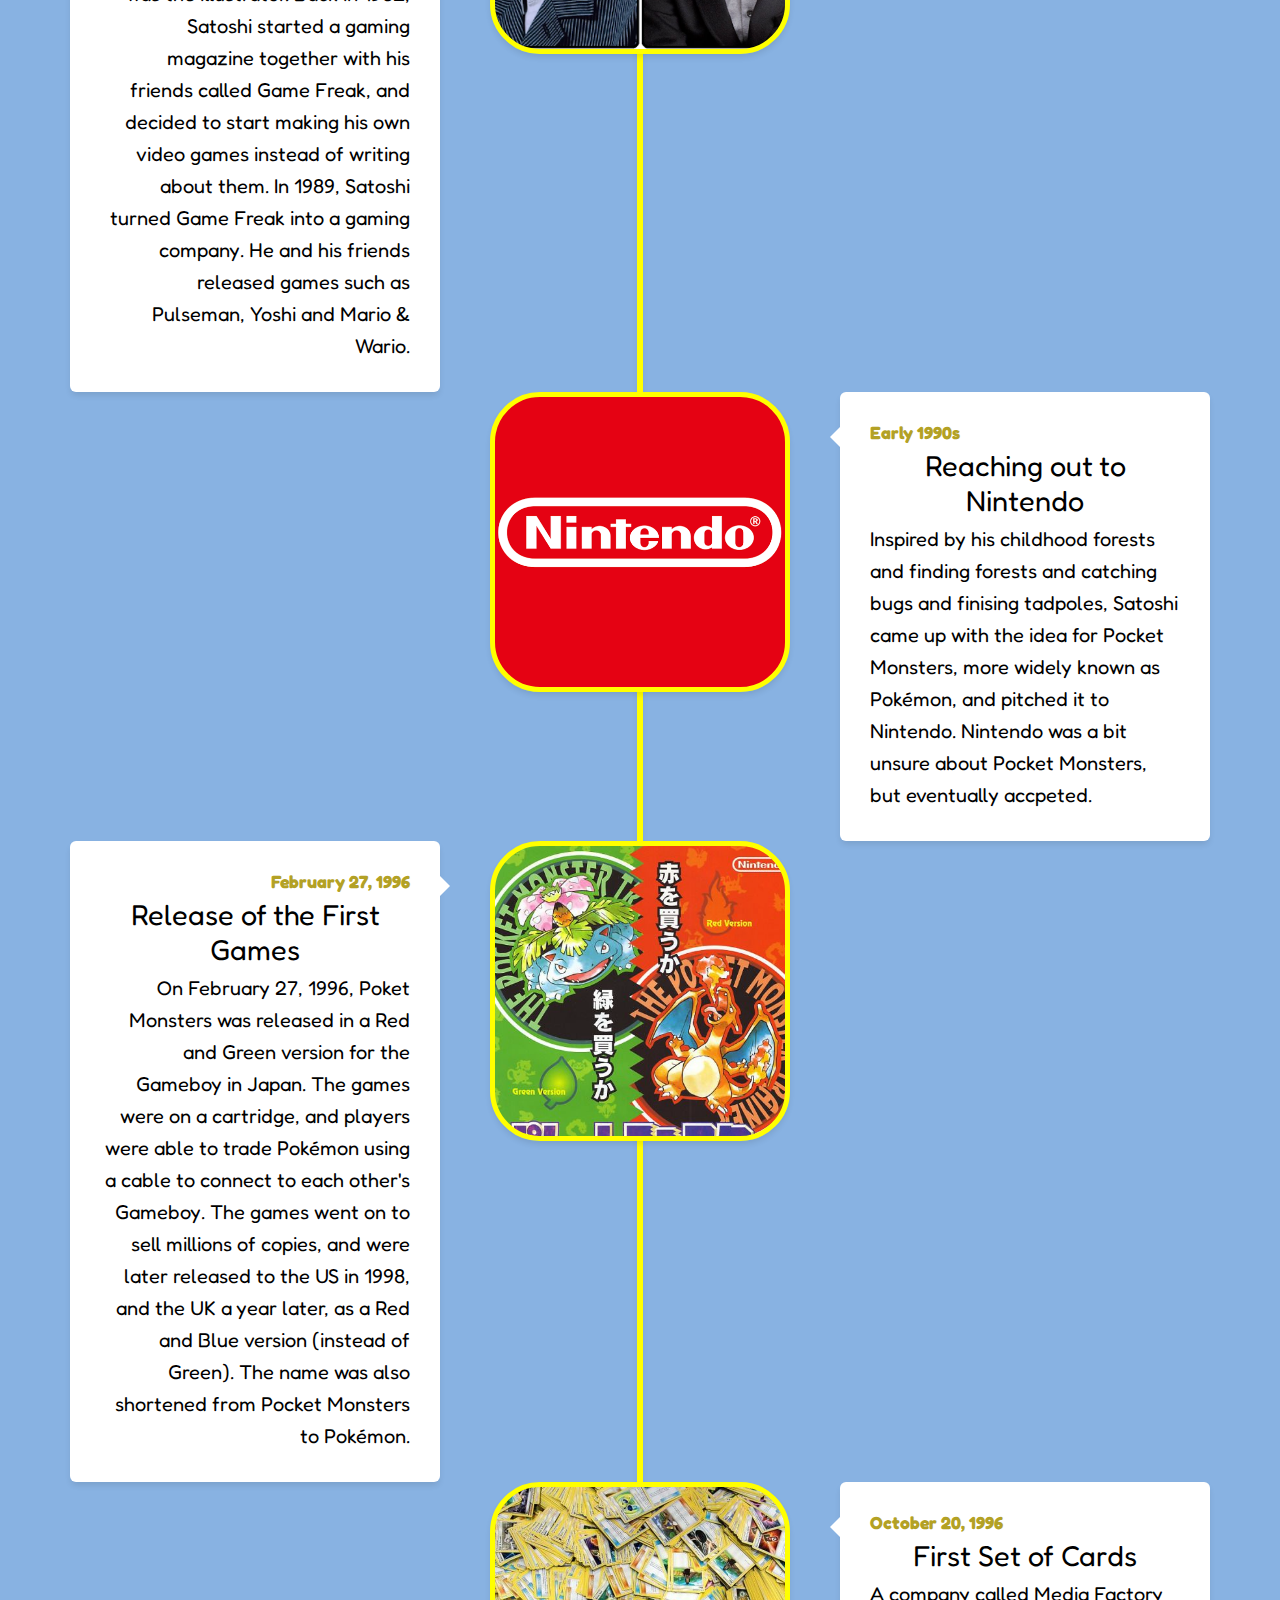
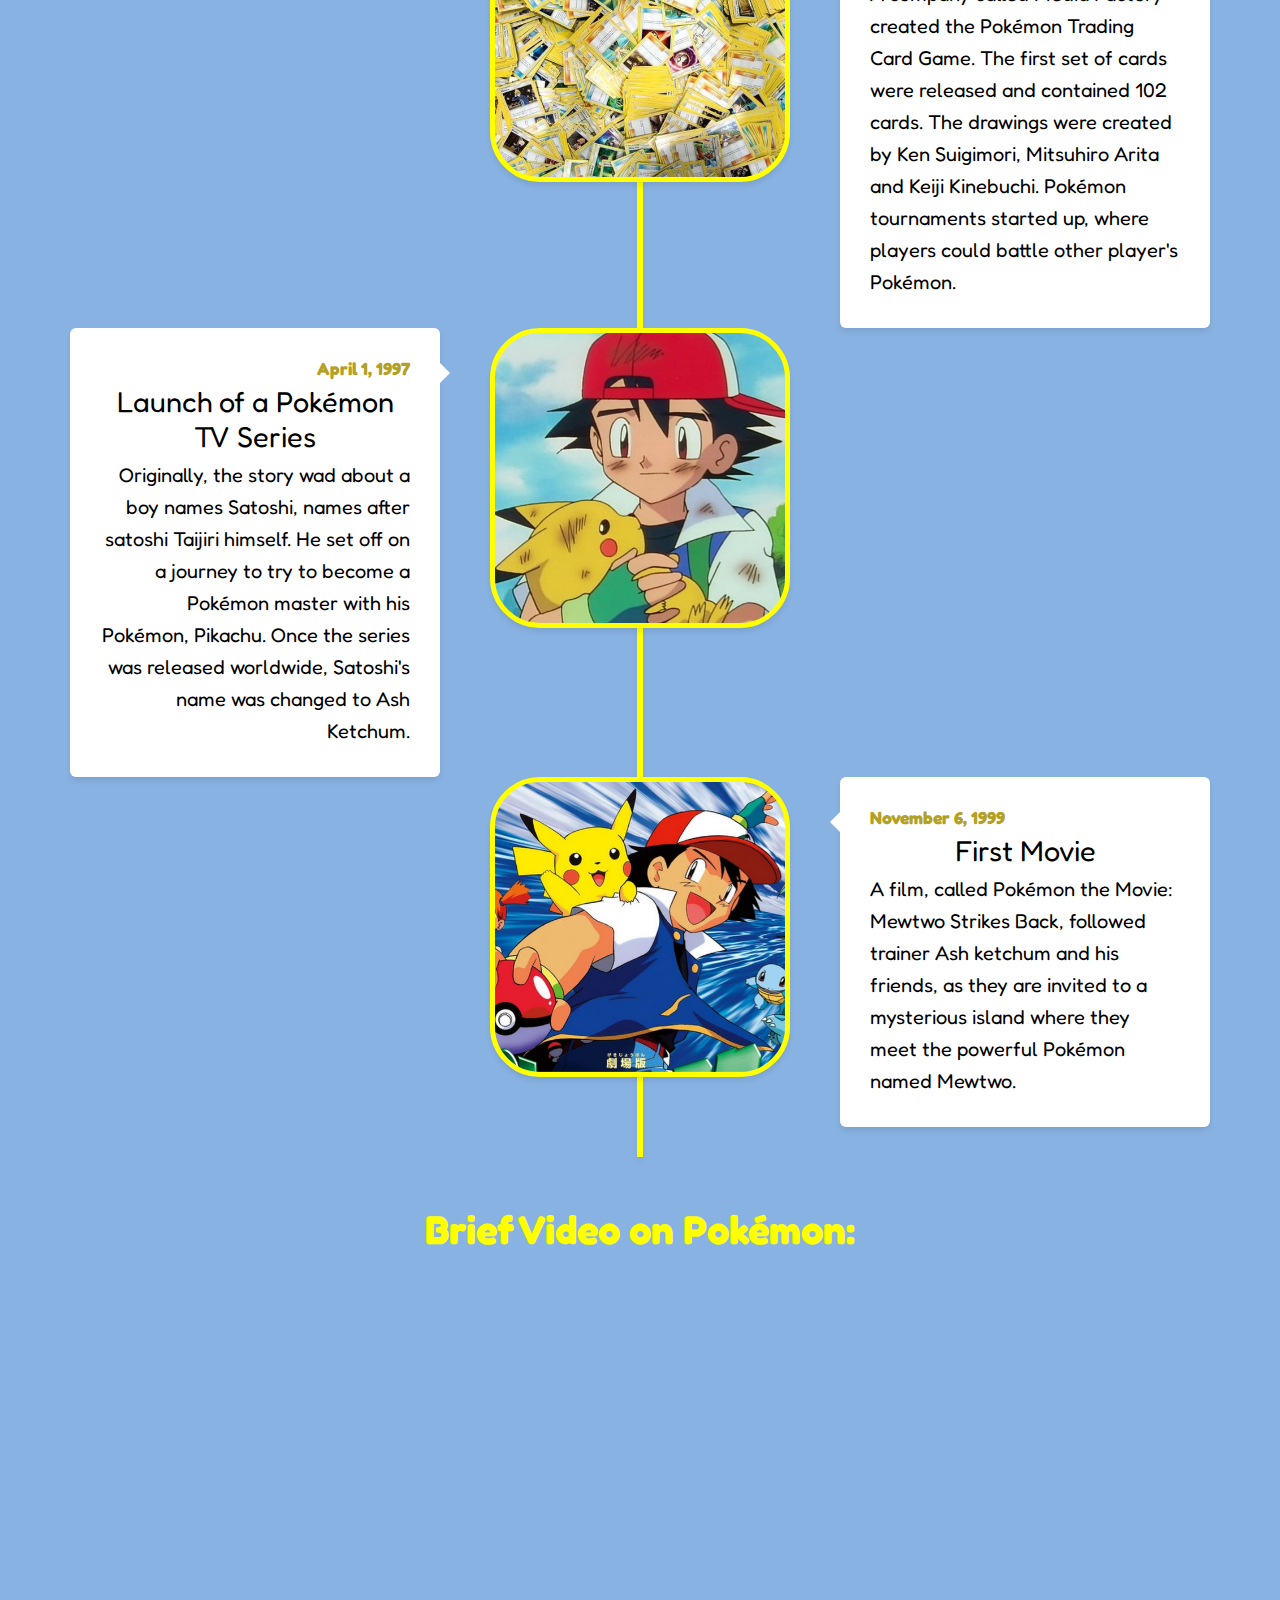
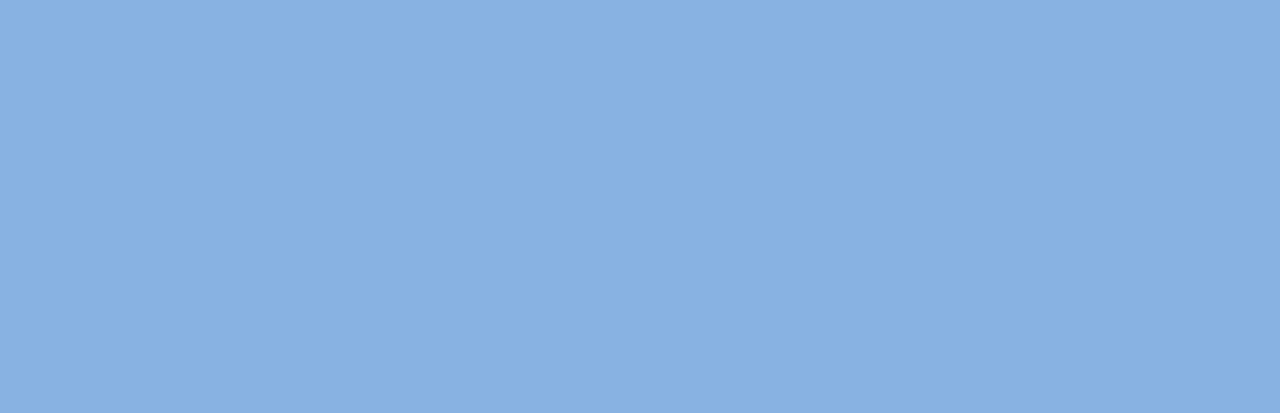
==== commit f3b0b98b: "Added initial files" ====
--- a/index.html
+++ b/index.html
@@ -12,56 +12,6 @@
     <link rel="stylesheet" href="style.css">
 
     <style media="screen">
-
-      body {
-        margin:0;
-        padding:0;
-        background-color: #88b2e2
-        /* font-size: 1em;
-        color: #4A5568; */
-      }
-
-      .navbar {
-        overflow: hidden;
-        background-color: #f69c9e;
-        position: fixed;
-        top: 0;
-        width: 100%;
-        font-family: 'Fredoka', sans-serif;
-        font-weight: 500;
-        z-index: 500;
-        display: flex;
-        justify-content: center;
-      }
-
-      .navbar a {
-        float: left;
-        display: block;
-        color: #3b4cca;
-        text-align: center;
-        padding: 14px 25px;
-        text-decoration: none;
-        font-size: 20px;
-      }
-
-      .navbar a:hover {
-        background: #99c3ec;
-        color: #cc0000;
-      }
-
-      .navbar a.active {
-        border-bottom: 3px solid red;
-        border-right: 3px solid red;
-        border-top: 3px solid red;
-        border-left: 3px solid red;
-      }
-
-      .main {
-        padding: 16px;
-        margin-top: 30px;
-        height: 1500px;
-        font-family: 'Fredoka', sans-serif;
-      }
 
       .parallax {
       background-image: url("133386.jpg");
--- a/style.css
+++ b/style.css
@@ -1,7 +1,59 @@
+
+.navbar {
+  display: grid;
+  grid-template-columns: repeat(3, 1fr);
+  overflow: hidden;
+  background-color: #f69c9e;
+  position: fixed;
+  top: 0;
+  width: 100%;
+  font-family: 'Fredoka', sans-serif;
+  font-weight: 500;
+  z-index: 500;
+  justify-content: center;
+}
+
+.navbar a {
+  float: left;
+  display: block;
+  color: #3b4cca;
+  text-align: center;
+  padding: 14px 25px;
+  text-decoration: none;
+  font-size: 20px;
+}
+
+.navbar a:hover {
+  background: #99c3ec;
+  color: #cc0000;
+}
+
+.navbar a.active {
+  border-bottom: 3px solid red;
+  border-right: 3px solid red;
+  border-top: 3px solid red;
+  border-left: 3px solid red;
+}
+
 * {
    margin: 0;
    padding: 0;
    box-sizing: border-box;
+}
+
+body {
+  margin:0;
+  padding:0;
+  background-color: #88b2e2
+  /* font-size: 1em;
+  color: #4A5568; */
+}
+
+.main {
+  padding: 16px;
+  margin-top: 30px;
+  height: 1500px;
+  font-family: 'Fredoka', sans-serif;
 }
 
 .timeline {
@@ -104,3 +156,20 @@
    line-height: 1.6;
    padding-top: 5px;
 }
+
+@media only screen and (max-width: 500px){
+
+  .navbar {
+    display: grid;
+    grid-template-columns: 1fr;
+    overflow: hidden;
+    background-color: #f69c9e;
+    position: fixed;
+    top: 0;
+    width: 100%;
+    font-family: 'Fredoka', sans-serif;
+    font-weight: 500;
+    z-index: 500;
+    justify-content: center;
+  }
+}
